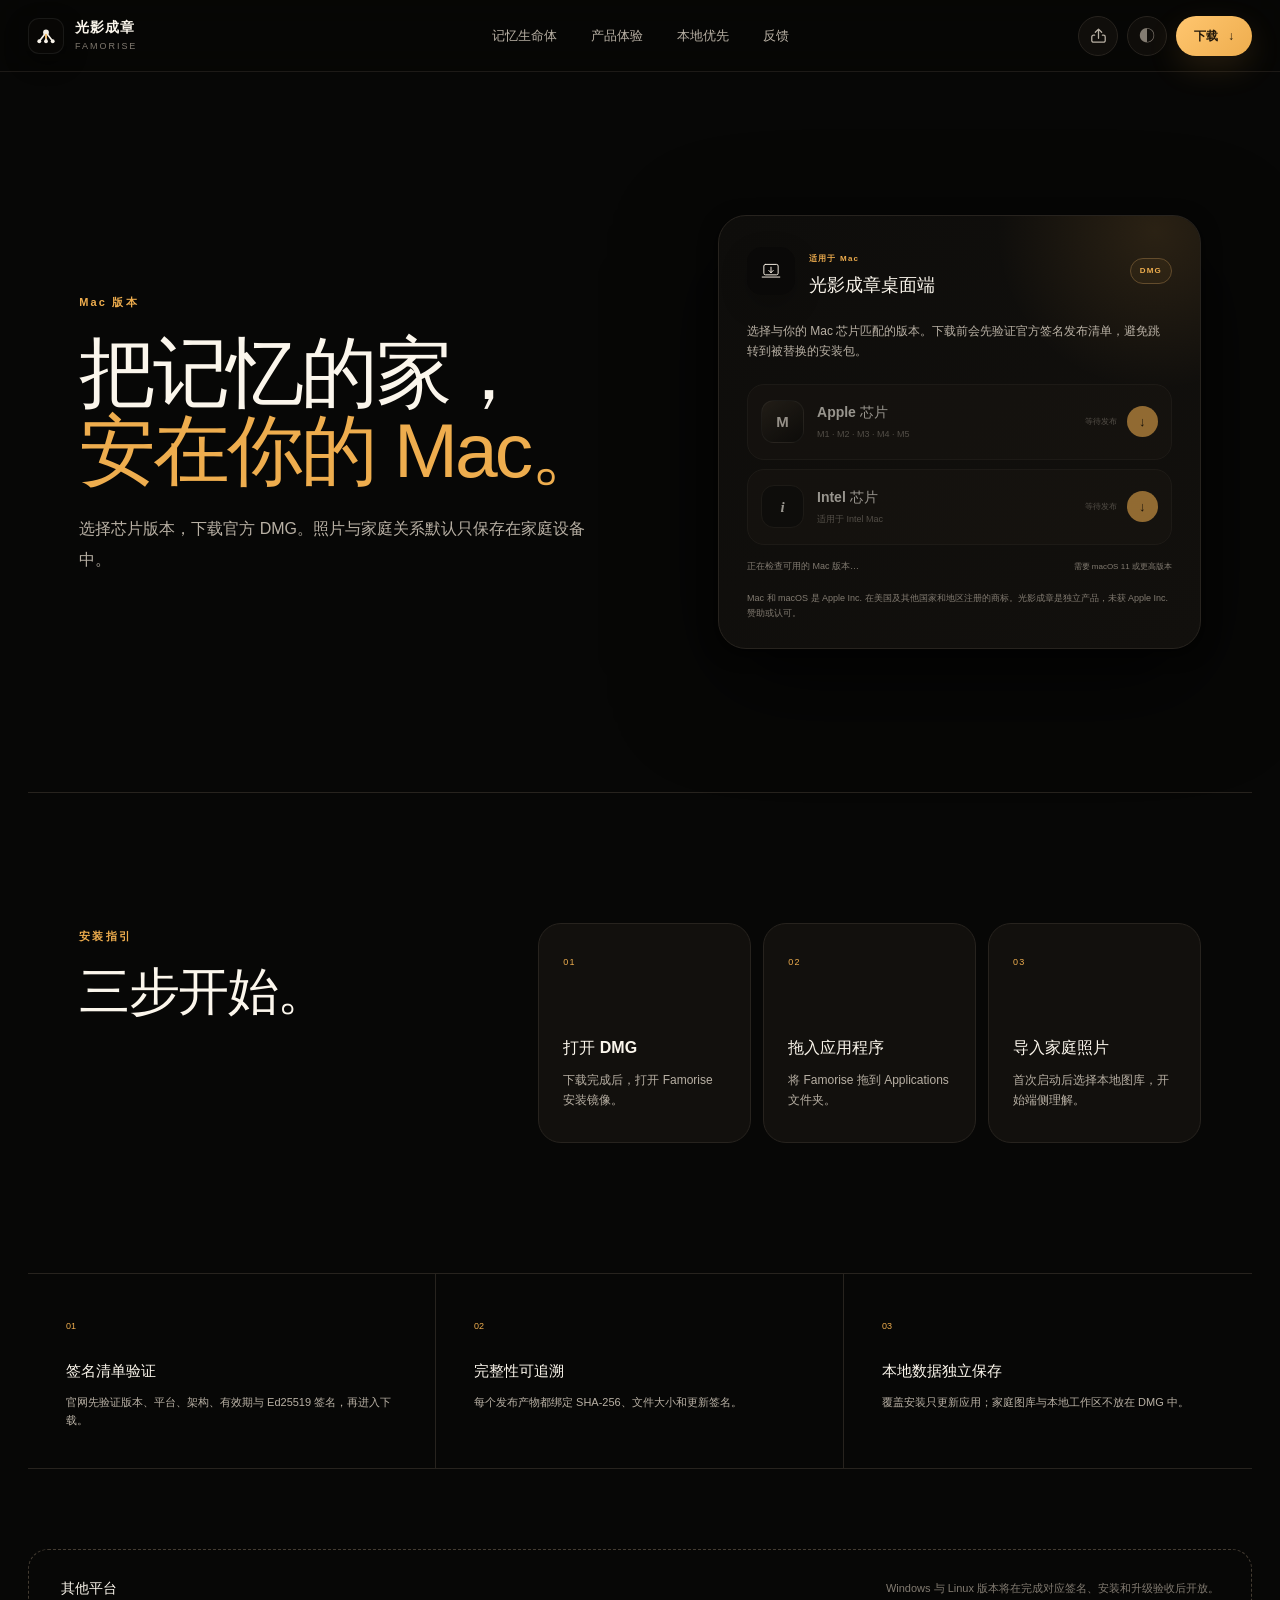
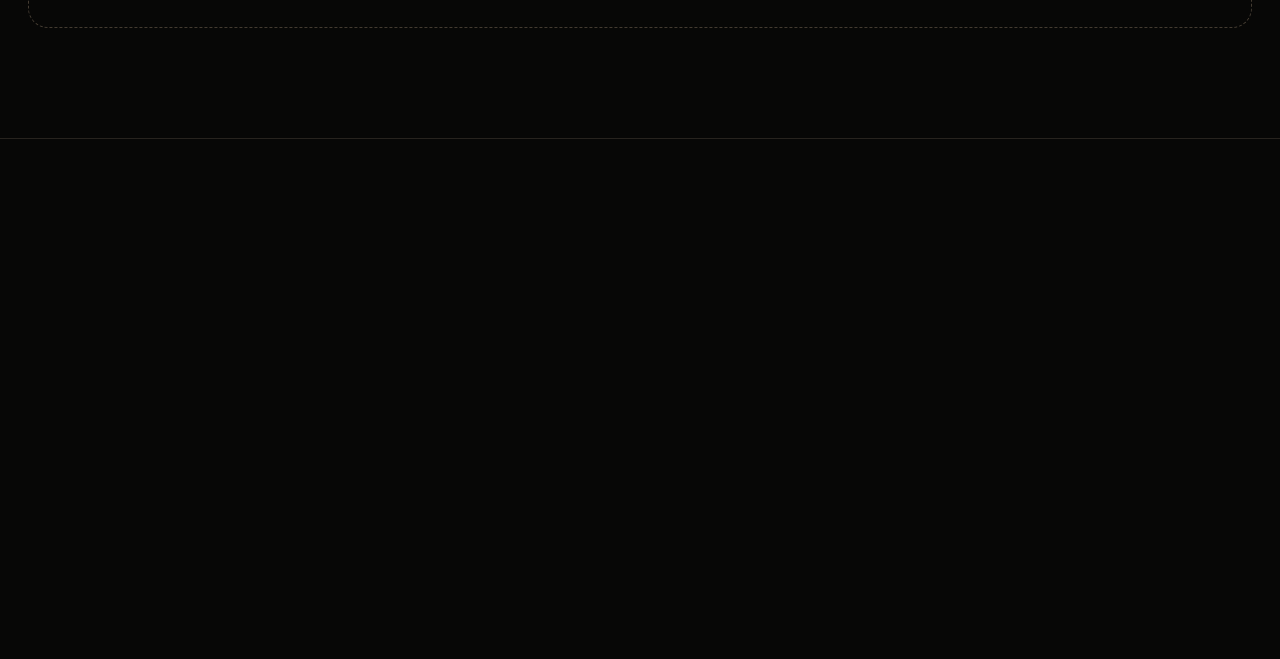
==== download/index.html @ f071ce5f "发布完整官网页面" ====
<!DOCTYPE html><html lang="zh-CN" data-famorise-color-mode="night"><head><meta charset="UTF-8"><meta http-equiv="Content-Security-Policy" content="default-src 'self'; connect-src 'self'; img-src 'self' data:; font-src 'self'; style-src 'self'; style-src-attr 'none'; script-src 'self'; object-src 'none'; base-uri 'none'; form-action 'self'"><meta name="viewport" content="width=device-width, initial-scale=1"><meta name="description" content="下载光影成章 Famorise 的 macOS DMG 安装包，支持 Apple 芯片与 Intel Mac。"><meta name="keywords" content="光影成章,家庭记忆生命体,家庭照片整理,本地人工智能,本地算力,数据本地,照片隐私,家庭相册"><meta name="author" content="光影成章"><meta name="application-name" content="光影成章"><meta name="robots" content="index,follow,max-image-preview:large,max-snippet:-1,max-video-preview:-1"><meta name="googlebot" content="index,follow,max-image-preview:large,max-snippet:-1"><meta name="baiduspider" content="index,follow"><meta name="applicable-device" content="pc,mobile"><meta name="format-detection" content="telephone=no,email=no,address=no"><meta name="mobile-web-app-capable" content="yes"><meta name="apple-mobile-web-app-title" content="光影成章"><meta id="theme-color-meta" name="theme-color" content="#070706"><meta name="color-scheme" content="dark light"><meta property="og:type" content="website"><meta property="og:title" content="下载｜光影成章"><meta property="og:description" content="下载光影成章 Famorise 的 macOS DMG 安装包，支持 Apple 芯片与 Intel Mac。"><meta property="og:url" content="https://famorise.github.io/download/"><meta property="og:site_name" content="光影成章"><meta property="og:locale" content="zh_CN"><meta property="og:image" content="https://famorise.github.io/share-card-square.jpg?v=3"><meta property="og:image:secure_url" content="https://famorise.github.io/share-card-square.jpg?v=3"><meta property="og:image:type" content="image/jpeg"><meta property="og:image:width" content="900"><meta property="og:image:height" content="900"><meta property="og:image:alt" content="光影成章——驻留在家庭算力中的记忆生命体"><meta property="og:image" content="https://famorise.github.io/share-card.jpg?v=3"><meta property="og:image:secure_url" content="https://famorise.github.io/share-card.jpg?v=3"><meta property="og:image:type" content="image/jpeg"><meta property="og:image:width" content="1200"><meta property="og:image:height" content="630"><meta property="og:image:alt" content="光影成章——驻留在家庭算力中的记忆生命体"><meta name="twitter:card" content="summary_large_image"><meta name="twitter:title" content="下载｜光影成章"><meta name="twitter:description" content="下载光影成章 Famorise 的 macOS DMG 安装包，支持 Apple 芯片与 Intel Mac。"><meta name="twitter:image" content="https://famorise.github.io/share-card.jpg?v=3"><meta name="twitter:image:alt" content="光影成章——驻留在家庭算力中的记忆生命体"><link rel="canonical" href="https://famorise.github.io/download/"><link rel="alternate" hreflang="zh-CN" href="https://famorise.github.io/download/"><link rel="alternate" hreflang="x-default" href="https://famorise.github.io/download/"><link rel="image_src" href="https://famorise.github.io/share-card-square.jpg?v=3"><meta itemprop="image" content="https://famorise.github.io/share-card-square.jpg?v=3"><link rel="icon" href="/famorise-mark-day.svg" type="image/svg+xml" media="(prefers-color-scheme: light)"><link rel="icon" href="/famorise-mark-night.svg" type="image/svg+xml" media="(prefers-color-scheme: dark)"><link rel="apple-touch-icon" href="/apple-touch-icon.png"><link rel="manifest" href="/site.webmanifest"><link rel="stylesheet" href="/styles/global.css?v=3"><title>下载｜光影成章</title><script src="/theme-init.js"></script></head><body><header class="site-header"><a class="site-brand" href="/" aria-label="光影成章首页"><span class="brand-mark" aria-hidden="true"><img class="brand-mark-day" src="/famorise-mark-day.svg" alt=""><img class="brand-mark-night" src="/famorise-mark-night.svg" alt=""></span><span><strong>光影成章</strong><small>FAMORISE</small></span></a><nav aria-label="主导航"><a href="/#lifeform">记忆生命体</a><a href="/#experience">产品体验</a><a href="/#privacy">本地优先</a><a href="/feedback/">反馈</a></nav><div class="header-actions"><button class="share-button" type="button" aria-label="分享当前页面" aria-haspopup="dialog" aria-controls="share-dialog" aria-expanded="false"><svg viewBox="0 0 24 24" aria-hidden="true" focusable="false"><path d="M12 16V3m0 0L7.5 7.5M12 3l4.5 4.5M6.5 11.5H5A2.5 2.5 0 0 0 2.5 14v5A2.5 2.5 0 0 0 5 21.5h14a2.5 2.5 0 0 0 2.5-2.5v-5a2.5 2.5 0 0 0-2.5-2.5h-1.5"></path></svg><span class="visually-hidden">分享</span></button><button class="theme-toggle" type="button" aria-label="切换明暗主题"><span>◐</span></button><a class="header-download" href="/download/">下载 <span>↓</span></a></div></header><dialog class="share-dialog" id="share-dialog" aria-labelledby="share-dialog-title"><div class="share-sheet"><div class="share-sheet-heading"><div><span>把记忆带给家人</span><h2 id="share-dialog-title">分享光影成章</h2></div><button class="share-close" type="button" aria-label="关闭分享面板"><svg viewBox="0 0 24 24" aria-hidden="true" focusable="false"><path d="M6 6l12 12M18 6 6 18"></path></svg></button></div><figure class="share-preview"><img src="/share-card.jpg?v=3" alt="光影成章分享卡片预览" width="1200" height="630" loading="lazy" decoding="async" fetchpriority="low"><figcaption><span>分享预览</span><strong data-share-preview-title>光影成章</strong><small data-share-preview-description>驻留在家庭算力中的记忆生命体</small></figcaption></figure><div class="share-channels" aria-label="选择分享方式"><button type="button" data-share-action="wechat"><span class="share-channel-icon wechat-icon" aria-hidden="true"><svg viewBox="0 0 32 32" focusable="false"><rect x="4.5" y="7" width="23" height="18" rx="4"></rect><path d="m6 9 10 8 10-8"></path></svg></span><strong>微信好友</strong><small>发给家人</small></button><button type="button" data-share-action="moments"><span class="share-channel-icon moments-icon" aria-hidden="true"><svg viewBox="0 0 32 32" focusable="false"><circle cx="16" cy="9" r="4"></circle><circle cx="8" cy="22" r="3"></circle><circle cx="24" cy="22" r="3"></circle><path d="m13.7 12.3-3.9 6.8m12.4 0-3.9-6.8M11 22h10"></path></svg></span><strong>朋友圈</strong><small>分享此刻</small></button><button type="button" data-share-action="system"><span class="share-channel-icon system-icon" aria-hidden="true"><svg viewBox="0 0 32 32" focusable="false"><path d="M16 21V5m0 0-5 5m5-5 5 5M8 15H6a3 3 0 0 0-3 3v7a3 3 0 0 0 3 3h20a3 3 0 0 0 3-3v-7a3 3 0 0 0-3-3h-2"></path></svg></span><strong>更多方式</strong><small>系统分享</small></button><button type="button" data-share-action="copy"><span class="share-channel-icon copy-icon" aria-hidden="true"><svg viewBox="0 0 32 32" focusable="false"><path d="m13 19 6-6m-8.5 11.5-2 2a4.2 4.2 0 0 1-6-6l5-5a4.2 4.2 0 0 1 6 0m8-8 2-2a4.2 4.2 0 1 1 6 6l-5 5a4.2 4.2 0 0 1-6 0"></path></svg></span><strong>复制链接</strong><small>粘贴发送</small></button></div><p class="share-status" role="status" aria-live="polite">分享后将显示标题、简介和品牌卡片。</p></div></dialog><button class="wechat-guide" type="button" data-wechat-guide hidden aria-label="关闭微信分享提示"><span aria-hidden="true">↗</span><strong data-wechat-guide-title>点击右上角 ···</strong><small data-wechat-guide-copy>选择“发送给朋友”</small><em>点击任意位置关闭</em></button><script src="/theme-toggle.js?v=1" defer></script><script src="/share-page.js?v=3" defer></script><main class="download-page section-gutter"><section class="download-page-hero"><div class="download-page-copy"><span class="eyebrow">Mac 版本</span><h1>把记忆的家，<br><em>安在你的 Mac。</em></h1><p>选择芯片版本，下载官方 DMG。照片与家庭关系默认只保存在家庭设备中。</p></div><div class="mac-download-card" data-download-surface data-api-url data-release-manifest-keys="{}"><div class="mac-download-head"><div class="macos-symbol" aria-hidden="true"><svg viewBox="0 0 40 40"><rect x="7" y="8" width="26" height="19" rx="3"></rect><path d="M4 31h32M20 13v10m0 0-4-4m4 4 4-4"></path></svg></div><div><span>适用于 Mac</span><h3>光影成章桌面端</h3></div><span class="release-pill">DMG</span></div><p class="download-intro">选择与你的 Mac 芯片匹配的版本。下载前会先验证官方签名发布清单，避免跳转到被替换的安装包。</p><div class="download-options mac-only-options"><button class="download-button download-button-primary" type="button" data-platform="macos" data-architecture="arm64" disabled aria-label="下载 macOS Apple 芯片 DMG"><span class="chip-mark" aria-hidden="true">M</span><span class="download-button-copy"><strong>Apple 芯片</strong><small>M1 · M2 · M3 · M4 · M5</small></span><span class="download-meta"><small data-release-version>等待发布</small><b aria-hidden="true">↓</b></span></button><button class="download-button" type="button" data-platform="macos" data-architecture="x64" disabled aria-label="下载 macOS Intel 芯片 DMG"><span class="chip-mark chip-mark-intel" aria-hidden="true">i</span><span class="download-button-copy"><strong>Intel 芯片</strong><small>适用于 Intel Mac</small></span><span class="download-meta"><small data-release-version>等待发布</small><b aria-hidden="true">↓</b></span></button></div><div class="download-foot"><p class="download-status" aria-live="polite">正在检查可用的 Mac 版本…</p><span>需要 macOS 11 或更高版本</span></div><p class="platform-trademark-note">Mac 和 macOS 是 Apple Inc. 在美国及其他国家和地区注册的商标。光影成章是独立产品，未获 Apple Inc. 赞助或认可。</p></div><script type="module" src="/_astro/mac-download-panel.astro_astro_type_script_index_0_lang.BbrgIg1r.js"></script></section><section class="install-guide"><div class="section-heading"><span class="eyebrow">安装指引</span><h2>三步开始。</h2></div><ol><li><span>01</span><strong>打开 DMG</strong><p>下载完成后，打开 Famorise 安装镜像。</p></li><li><span>02</span><strong>拖入应用程序</strong><p>将 Famorise 拖到 Applications 文件夹。</p></li><li><span>03</span><strong>导入家庭照片</strong><p>首次启动后选择本地图库，开始端侧理解。</p></li></ol></section><section class="download-assurance"><div><span>01</span><strong>签名清单验证</strong><p>官网先验证版本、平台、架构、有效期与 Ed25519 签名，再进入下载。</p></div><div><span>02</span><strong>完整性可追溯</strong><p>每个发布产物都绑定 SHA-256、文件大小和更新签名。</p></div><div><span>03</span><strong>本地数据独立保存</strong><p>覆盖安装只更新应用；家庭图库与本地工作区不放在 DMG 中。</p></div></section><section class="other-platforms"><span>其他平台</span><p>Windows 与 Linux 版本将在完成对应签名、安装和升级验收后开放。</p></section></main><footer class="site-footer section-gutter"><div class="site-brand"><span class="brand-mark" aria-hidden="true"><img class="brand-mark-day" src="/famorise-mark-day.svg" alt=""><img class="brand-mark-night" src="/famorise-mark-night.svg" alt=""></span><span><strong>光影成章</strong><small>FAMORISE</small></span></div><p>家庭记忆生命体 · Local first</p><nav><a href="/feedback/">反馈</a><a href="/privacy/">隐私</a><a href="/terms/">条款</a><span>© 2026 Famorise</span></nav></footer></body></html>
---- styles/global.css ----
:root {
  color-scheme: light;
  --fm-font:
    -apple-system, BlinkMacSystemFont, "PingFang SC",
    "HarmonyOS Sans SC", "Segoe UI", "Microsoft YaHei", sans-serif;
  --fm-display:
    -apple-system, BlinkMacSystemFont, "PingFang SC",
    "HarmonyOS Sans SC", "Segoe UI", "Microsoft YaHei", sans-serif;
  --fm-amber: #eead4e;
  --fm-amber-bright: #ffc66f;
  --fm-on-amber: #21170a;
  --fm-canvas: #f8f7f3;
  --fm-canvas-raised: #fff;
  --fm-surface: #f1efe9;
  --fm-surface-strong: #e9e5dc;
  --fm-text-strong: #22211e;
  --fm-text: #393733;
  --fm-text-secondary: #625f58;
  --fm-text-muted: #858077;
  --fm-border: #dedad1;
  --fm-border-strong: #c9c2b6;
  --fm-shadow: 0 28px 90px #29211712, 0 4px 18px #2921170a;
  --gutter: 28px;
}

html[data-famorise-color-mode="night"] {
  color-scheme: dark;
  --fm-canvas: #070706;
  --fm-canvas-raised: #0e0d0b;
  --fm-surface: #12100d;
  --fm-surface-strong: #1b1712;
  --fm-text-strong: #fbf6ec;
  --fm-text: #e7dfd2;
  --fm-text-secondary: #b8b0a4;
  --fm-text-muted: #827b71;
  --fm-border: #27231e;
  --fm-border-strong: #433b31;
  --fm-shadow: 0 34px 100px #000a, 0 4px 18px #0008;
}

* {
  box-sizing: border-box;
}
html {
  scroll-behavior: smooth;
  -webkit-text-size-adjust: 100%;
  text-size-adjust: 100%;
}
body {
  margin: 0;
  overflow-x: hidden;
  color: var(--fm-text);
  background: var(--fm-canvas);
  font-family: var(--fm-font);
  line-height: 1.5;
  text-rendering: optimizeLegibility;
  -webkit-font-smoothing: antialiased;
  -moz-osx-font-smoothing: grayscale;
}
body.share-guide-open {
  overflow: hidden;
}
h1,
h2,
h3 {
  font-family: var(--fm-display);
  font-synthesis: none;
  text-wrap: balance;
}
button,
input {
  font: inherit;
}
a {
  color: inherit;
  text-decoration: none;
}
button,
a {
  touch-action: manipulation;
}
img {
  max-width: 100%;
}
.lifeform,
.quiet-statement,
.experience-grid,
.how,
.privacy-wrap,
.seo-faq,
.download,
.closing,
.site-footer {
  content-visibility: auto;
  contain-intrinsic-size: auto 900px;
}
.quiet-statement,
.closing,
.site-footer {
  contain-intrinsic-size: auto 520px;
}
.no-break {
  white-space: nowrap;
}
.visually-hidden {
  position: absolute;
  width: 1px;
  height: 1px;
  padding: 0;
  overflow: hidden;
  clip: rect(0 0 0 0);
  clip-path: inset(50%);
  white-space: nowrap;
  border: 0;
}
:where(a, button):focus-visible {
  outline: 2px solid var(--fm-amber);
  outline-offset: 4px;
}
.section-gutter {
  width: min(100%, 1536px);
  margin-inline: auto;
  padding-inline: var(--gutter);
}
.eyebrow {
  color: var(--fm-amber);
  font-size: 11px;
  font-weight: 750;
  letter-spacing: 0.2em;
}

.site-header {
  position: fixed;
  z-index: 50;
  top: 0;
  left: 0;
  right: 0;
  display: grid;
  grid-template-columns: 1fr auto 1fr;
  align-items: center;
  height: calc(72px + env(safe-area-inset-top));
  padding-top: env(safe-area-inset-top);
  padding-right: max(var(--gutter), env(safe-area-inset-right));
  padding-left: max(var(--gutter), env(safe-area-inset-left));
  border-bottom: 1px solid color-mix(in srgb, var(--fm-border) 74%, transparent);
  background: color-mix(in srgb, var(--fm-canvas) 82%, transparent);
  backdrop-filter: blur(28px) saturate(1.35);
}
.site-brand {
  display: flex;
  align-items: center;
  gap: 11px;
  justify-self: start;
}
.brand-mark {
  position: relative;
  display: grid;
  width: 36px;
  height: 36px;
  flex: 0 0 auto;
  place-items: center;
  border: 1px solid var(--fm-border);
  border-radius: 11px;
  background: var(--fm-canvas-raised);
  box-shadow: 0 8px 24px #29211717;
}
.brand-mark img {
  position: absolute;
  width: 24px;
  height: 24px;
}
.brand-mark-night {
  display: none;
}
html[data-famorise-color-mode="night"] .brand-mark {
  border-color: #ffffff12;
  background: #080705;
  box-shadow: 0 8px 24px #0005;
}
html[data-famorise-color-mode="night"] .brand-mark-day {
  display: none;
}
html[data-famorise-color-mode="night"] .brand-mark-night {
  display: block;
}
.theme-visual-night {
  display: none;
}
html[data-famorise-color-mode="night"] .theme-visual-day {
  display: none;
}
html[data-famorise-color-mode="night"] .theme-visual-night {
  display: block;
}
.site-brand strong,
.site-brand small {
  display: block;
}
.site-brand strong {
  color: var(--fm-text-strong);
  font-size: 14px;
  letter-spacing: 0.07em;
}
.site-brand small {
  margin-top: 2px;
  color: var(--fm-text-muted);
  font-size: 9px;
  letter-spacing: 0.22em;
}
.site-header nav {
  display: flex;
  gap: 34px;
  color: var(--fm-text-secondary);
  font-size: 13px;
}
.site-header nav a {
  position: relative;
  transition: color 180ms;
}
.site-header nav a::after {
  position: absolute;
  right: 0;
  bottom: -8px;
  left: 0;
  height: 1px;
  content: "";
  background: var(--fm-amber);
  scale: 0 1;
  transition: scale 180ms;
}
.site-header nav a:hover {
  color: var(--fm-text-strong);
}
.site-header nav a:hover::after {
  scale: 1;
}
.header-actions {
  display: flex;
  align-items: center;
  justify-self: end;
  gap: 9px;
}
.theme-toggle {
  display: grid;
  width: 40px;
  height: 40px;
  place-items: center;
  border: 1px solid var(--fm-border);
  border-radius: 50%;
  color: var(--fm-text-muted);
  background: color-mix(in srgb, var(--fm-surface) 84%, transparent);
  cursor: pointer;
}
.share-button {
  display: grid;
  width: 40px;
  height: 40px;
  padding: 0;
  place-items: center;
  border: 1px solid var(--fm-border);
  border-radius: 50%;
  color: var(--fm-text-secondary);
  background: color-mix(in srgb, var(--fm-surface) 84%, transparent);
  cursor: pointer;
  transition:
    border-color 180ms,
    color 180ms,
    background 180ms,
    transform 180ms;
}
.share-button svg {
  width: 17px;
  height: 17px;
  fill: none;
  stroke: currentcolor;
  stroke-width: 1.8;
  stroke-linecap: round;
  stroke-linejoin: round;
}
.share-button:hover {
  border-color: color-mix(in srgb, var(--fm-amber) 52%, var(--fm-border));
  color: var(--fm-amber);
  background: color-mix(in srgb, var(--fm-amber) 9%, var(--fm-surface));
  transform: translateY(-1px);
}
.share-button[aria-expanded="true"] {
  border-color: var(--fm-amber);
  color: var(--fm-on-amber);
  background: var(--fm-amber);
}

.share-dialog {
  width: min(560px, calc(100vw - 32px));
  max-width: none;
  max-height: calc(100dvh - 32px);
  margin: auto;
  padding: 0;
  overflow: hidden;
  border: 1px solid color-mix(in srgb, var(--fm-border-strong) 72%, transparent);
  border-radius: 28px;
  color: var(--fm-text);
  background: color-mix(in srgb, var(--fm-canvas-raised) 96%, transparent);
  box-shadow: 0 36px 120px #0007;
}
.share-dialog::backdrop {
  background: #090704a6;
  backdrop-filter: blur(13px) saturate(0.8);
}
.share-dialog[open] {
  animation: share-sheet-in 220ms ease-out;
}
@keyframes share-sheet-in {
  from {
    opacity: 0;
    transform: translateY(14px) scale(0.985);
  }
  to {
    opacity: 1;
    transform: translateY(0) scale(1);
  }
}
.share-sheet {
  padding: 24px;
}
.share-sheet-heading {
  display: flex;
  align-items: flex-start;
  justify-content: space-between;
  gap: 20px;
  margin-bottom: 18px;
}
.share-sheet-heading > div > span {
  color: var(--fm-amber);
  font-size: 10px;
  font-weight: 750;
  letter-spacing: 0.16em;
}
.share-sheet-heading h2 {
  margin: 5px 0 0;
  color: var(--fm-text-strong);
  font-size: 25px;
  font-weight: 520;
  letter-spacing: -0.025em;
}
.share-close {
  display: grid;
  width: 36px;
  height: 36px;
  flex: 0 0 auto;
  padding: 0;
  place-items: center;
  border: 1px solid var(--fm-border);
  border-radius: 50%;
  color: var(--fm-text-muted);
  background: var(--fm-surface);
  cursor: pointer;
}
.share-close svg {
  width: 16px;
  height: 16px;
  fill: none;
  stroke: currentcolor;
  stroke-width: 1.8;
  stroke-linecap: round;
}
.share-preview {
  margin: 0;
  overflow: hidden;
  border: 1px solid var(--fm-border);
  border-radius: 20px;
  background: var(--fm-surface);
  box-shadow: 0 18px 48px #251b0f14;
}
.share-preview img {
  display: block;
  width: 100%;
  height: auto;
  max-height: min(42dvh, 360px);
  aspect-ratio: 1200 / 630;
  object-fit: contain;
  object-position: center;
}
.share-preview figcaption {
  display: grid;
  padding: 13px 16px 15px;
  border-top: 1px solid var(--fm-border);
}
.share-preview figcaption > span {
  color: var(--fm-amber);
  font-size: 9px;
  font-weight: 750;
  letter-spacing: 0.15em;
}
.share-preview figcaption strong {
  margin-top: 3px;
  color: var(--fm-text-strong);
  font-size: 14px;
  font-weight: 650;
}
.share-preview figcaption small {
  margin-top: 2px;
  overflow: hidden;
  color: var(--fm-text-muted);
  font-size: 11px;
  text-overflow: ellipsis;
  white-space: nowrap;
}
.share-channels {
  display: grid;
  grid-template-columns: repeat(4, minmax(0, 1fr));
  gap: 10px;
  margin-top: 18px;
}
.share-channels > button {
  display: flex;
  min-width: 0;
  min-height: 102px;
  align-items: center;
  flex-direction: column;
  justify-content: center;
  padding: 11px 6px;
  border: 1px solid var(--fm-border);
  border-radius: 17px;
  color: var(--fm-text);
  background: color-mix(in srgb, var(--fm-surface) 72%, transparent);
  cursor: pointer;
  transition:
    border-color 180ms,
    background 180ms,
    transform 180ms;
}
.share-channels > button:hover {
  border-color: var(--fm-border-strong);
  background: var(--fm-surface);
  transform: translateY(-2px);
}
.share-channel-icon {
  display: grid;
  width: 38px;
  height: 38px;
  margin-bottom: 8px;
  place-items: center;
  border-radius: 13px;
  color: #fff;
}
.share-channel-icon svg {
  width: 23px;
  height: 23px;
  fill: none;
  stroke: currentcolor;
  stroke-width: 1.65;
  stroke-linecap: round;
  stroke-linejoin: round;
}
.wechat-icon {
  color: var(--fm-on-amber);
  background: linear-gradient(145deg, var(--fm-amber-bright), var(--fm-amber));
  box-shadow: 0 8px 20px #eead4e2e;
}
.moments-icon {
  color: var(--fm-text-strong);
  background: var(--fm-surface-strong);
  box-shadow: 0 8px 20px #00000014;
}
.system-icon {
  color: var(--fm-on-amber);
  background: linear-gradient(145deg, var(--fm-amber-bright), var(--fm-amber));
  box-shadow: 0 8px 20px #eead4e2e;
}
.copy-icon {
  color: var(--fm-text-strong);
  background: var(--fm-surface-strong);
}
.share-channels strong,
.share-channels small {
  display: block;
  max-width: 100%;
  overflow: hidden;
  text-overflow: ellipsis;
  white-space: nowrap;
}
.share-channels strong {
  color: var(--fm-text-strong);
  font-size: 12px;
  font-weight: 650;
}
.share-channels small {
  margin-top: 2px;
  color: var(--fm-text-muted);
  font-size: 9px;
}
.share-status {
  min-height: 18px;
  margin: 13px 0 0;
  color: var(--fm-text-muted);
  font-size: 10px;
  text-align: center;
}
.wechat-guide {
  position: fixed;
  z-index: 220;
  inset: 0;
  display: flex;
  width: 100%;
  height: 100%;
  align-items: flex-end;
  flex-direction: column;
  padding: max(24px, env(safe-area-inset-top))
    max(24px, env(safe-area-inset-right)) 24px;
  border: 0;
  color: #fffaf0;
  background: #050403e8;
  cursor: pointer;
  text-align: right;
}
.wechat-guide[hidden] {
  display: none;
}
.wechat-guide > span {
  margin: 0 14px 16px 0;
  color: var(--fm-amber-bright);
  font-size: 42px;
  line-height: 1;
  transform: rotate(-8deg);
}
.wechat-guide strong {
  font-size: 24px;
  font-weight: 560;
}
.wechat-guide small {
  margin-top: 6px;
  color: #cfc5b6;
  font-size: 15px;
}
.wechat-guide em {
  margin-top: auto;
  align-self: center;
  color: #8e8578;
  font-size: 11px;
  font-style: normal;
}
.header-download {
  display: flex;
  height: 40px;
  align-items: center;
  gap: 10px;
  padding: 0 18px;
  border-radius: 999px;
  color: var(--fm-on-amber);
  background: linear-gradient(135deg, var(--fm-amber-bright), var(--fm-amber));
  font-size: 12px;
  font-weight: 720;
  box-shadow: 0 12px 32px #eead4e22;
}

.hero {
  position: relative;
  display: grid;
  grid-template-columns: minmax(390px, 0.82fr) minmax(600px, 1.18fr);
  align-items: center;
  min-height: 100vh;
  padding-top: 118px;
  padding-bottom: 72px;
}
.hero-ambient {
  position: absolute;
  z-index: -1;
  top: 2%;
  right: -4%;
  width: 62%;
  aspect-ratio: 1;
  border-radius: 50%;
  background: radial-gradient(
    circle,
    #eead4e18 0,
    #eead4e09 27%,
    transparent 70%
  );
  filter: blur(12px);
}
.hero-copy {
  position: relative;
  z-index: 4;
  padding-left: clamp(0px, 3.8vw, 58px);
}
.hero-platform-pill {
  display: inline-flex;
  height: 30px;
  align-items: center;
  gap: 9px;
  padding: 0 12px;
  border: 1px solid color-mix(in srgb, var(--fm-amber) 34%, var(--fm-border));
  border-radius: 999px;
  color: var(--fm-text-secondary);
  background: color-mix(in srgb, var(--fm-surface) 74%, transparent);
  font-size: 10px;
  font-weight: 700;
  letter-spacing: 0.12em;
  text-transform: uppercase;
}
.hero-platform-pill span {
  width: 6px;
  height: 6px;
  border-radius: 50%;
  background: #91b77a;
  box-shadow: 0 0 0 5px #91b77a14;
}
.hero h1 {
  margin: 24px 0 26px;
  color: var(--fm-text-strong);
  font-size: clamp(62px, 6.45vw, 99px);
  font-weight: 430;
  line-height: 1.04;
  letter-spacing: -0.035em;
  white-space: nowrap;
}
.hero h1 em,
.quiet-statement h2 em,
.download-page-copy h1 em {
  color: var(--fm-amber);
  font-style: normal;
}
.hero-copy > p {
  max-width: 600px;
  margin: 0;
  color: var(--fm-text-secondary);
  font-size: 16px;
  line-height: 1.9;
}
.hero-actions {
  display: flex;
  align-items: center;
  gap: 26px;
  margin-top: 36px;
}
.primary-action {
  display: flex;
  min-width: 176px;
  height: 52px;
  align-items: center;
  justify-content: center;
  gap: 12px;
  padding: 0 22px;
  border-radius: 15px;
  color: var(--fm-on-amber);
  background: linear-gradient(135deg, var(--fm-amber-bright), var(--fm-amber));
  font-size: 14px;
  font-weight: 720;
  box-shadow: 0 20px 48px #eead4e28;
  transition:
    translate 180ms,
    box-shadow 180ms;
}
.primary-action:hover {
  translate: 0 -2px;
  box-shadow: 0 24px 54px #eead4e38;
}
.action-apple {
  font-size: 10px;
  rotate: 45deg;
}
.secondary-action {
  color: var(--fm-text-secondary);
  font-size: 13px;
}
.secondary-action span {
  margin-left: 8px;
  color: var(--fm-amber);
}
.hero-promises {
  display: grid;
  grid-template-columns: repeat(3, 1fr);
  max-width: 620px;
  margin: 34px 0 0;
  padding: 0;
  overflow: hidden;
  border: 1px solid var(--fm-border);
  border-radius: 18px;
  background: color-mix(in srgb, var(--fm-canvas-raised) 62%, transparent);
  list-style: none;
  box-shadow: 0 14px 38px #2921170b;
}
.hero-promises li {
  display: flex;
  min-width: 0;
  min-height: 76px;
  align-items: center;
  gap: 10px;
  padding: 14px 13px;
  border-right: 1px solid var(--fm-border);
}
.hero-promises li:last-child {
  border-right: 0;
}
.hero-promises b {
  display: grid;
  width: 28px;
  height: 28px;
  flex: 0 0 auto;
  place-items: center;
  border: 1px solid color-mix(in srgb, var(--fm-amber) 33%, var(--fm-border));
  border-radius: 9px;
  color: var(--fm-amber);
  font-size: 13px;
  font-weight: 500;
}
.hero-promises strong,
.hero-promises small {
  display: block;
}
.hero-promises strong {
  color: var(--fm-text-strong);
  font-size: 13px;
  font-weight: 620;
}
.hero-promises small {
  margin-top: 4px;
  color: var(--fm-text-muted);
  font-size: 10px;
  line-height: 1.45;
}

.product-stage {
  position: relative;
  z-index: 2;
  width: min(58vw, 850px);
  aspect-ratio: 1.36;
  justify-self: end;
  perspective: 1400px;
}
.stage-halo {
  position: absolute;
  inset: 2% 0 0 8%;
  border-radius: 50%;
  background: radial-gradient(circle, #eead4e22, transparent 63%);
  filter: blur(45px);
}
.desktop-window {
  position: absolute;
  top: 7%;
  right: -4%;
  width: 92%;
  height: 79%;
  overflow: hidden;
  border: 1px solid color-mix(in srgb, var(--fm-border-strong) 80%, #fff 20%);
  border-radius: 20px;
  background: #0c0b0a;
  box-shadow:
    0 48px 120px #0007,
    0 0 0 1px #ffffff08 inset;
  transform: rotateY(-7deg) rotateX(2deg) rotateZ(1deg);
  transform-origin: center;
}
.window-titlebar {
  display: grid;
  grid-template-columns: 1fr auto 1fr;
  align-items: center;
  height: 42px;
  padding: 0 14px;
  border-bottom: 1px solid #ffffff0b;
  color: #8f897f;
  background: #0a0908;
  font-size: 9px;
}
.traffic-lights {
  display: flex;
  gap: 6px;
}
.traffic-lights i {
  width: 8px;
  height: 8px;
  border-radius: 50%;
  background: #3a3630;
}
.traffic-lights i:first-child {
  background: #d86655;
}
.traffic-lights i:nth-child(2) {
  background: #d9a84f;
}
.traffic-lights i:nth-child(3) {
  background: #6d9d62;
}
.window-state {
  display: flex;
  align-items: center;
  justify-self: end;
  gap: 6px;
}
.window-state i {
  width: 5px;
  height: 5px;
  border-radius: 50%;
  background: #82aa6a;
  box-shadow: 0 0 10px #82aa6a;
}
.window-body {
  display: grid;
  grid-template-columns: 128px 1fr;
  height: calc(100% - 42px);
}
.window-sidebar {
  display: flex;
  flex-direction: column;
  gap: 5px;
  padding: 16px 10px 12px;
  border-right: 1px solid #ffffff0b;
  background: #0a0908;
}
.mini-brand {
  display: grid;
  width: 27px;
  height: 27px;
  margin: 0 8px 12px;
  place-items: center;
  border-radius: 8px;
  background: #18140f;
}
.mini-brand img {
  width: 16px;
}
.side-item {
  display: flex;
  min-height: 30px;
  align-items: center;
  gap: 8px;
  padding: 0 9px;
  border-radius: 8px;
  color: #777168;
  font-size: 8px;
}
.side-item b {
  width: 13px;
  color: #a49b8e;
  font-size: 10px;
  font-weight: 400;
}
.side-item.active {
  color: #f4ede2;
  background: #201a13;
  box-shadow: 0 0 0 1px #e9ad511f inset;
}
.side-item.active b {
  color: #efb255;
}
.lifeform-mini {
  position: relative;
  display: grid;
  grid-template-columns: 25px 1fr;
  column-gap: 7px;
  margin-top: auto;
  padding: 9px;
  border: 1px solid #28221a;
  border-radius: 11px;
  background: #12100d;
}
.lifeform-mini i {
  grid-row: 1 / 3;
  width: 24px;
  height: 24px;
  border-radius: 50%;
  background: radial-gradient(
    circle at 37% 34%,
    #ffd889,
    #b97428 45%,
    #28190a 72%
  );
  box-shadow: 0 0 18px #eead4e3d;
}
.lifeform-mini span {
  color: #c9c0b3;
  font-size: 7px;
}
.lifeform-mini small {
  color: #777168;
  font-size: 6px;
}
.window-content {
  display: grid;
  grid-template-rows: auto 1fr auto;
  padding: 22px 24px 18px;
  background: radial-gradient(
    circle at 52% 30%,
    #272016,
    #12100d 48%,
    #0b0a09 83%
  );
}
.window-content-head {
  display: flex;
  align-items: end;
  justify-content: space-between;
}
.window-content-head small,
.window-content-head strong {
  display: block;
}
.window-content-head small {
  color: #8f877b;
  font-size: 8px;
}
.window-content-head strong {
  margin-top: 4px;
  color: #f4eee5;
  font-size: 17px;
  font-weight: 450;
  letter-spacing: -0.03em;
}
.window-content-head > span {
  color: #8a8175;
  font-size: 7px;
}
.memory-canvas {
  position: relative;
  min-height: 250px;
}
.memory-image {
  position: absolute;
  overflow: hidden;
  border: 1px solid #ffffff12;
  background: linear-gradient(145deg, #796149, #2c3531 48%, #161310);
  box-shadow: 0 18px 45px #0007;
}
.memory-image::before {
  position: absolute;
  inset: 0;
  content: "";
  background: linear-gradient(180deg, transparent 48%, #070605df);
}
.memory-image-main {
  z-index: 3;
  top: 15%;
  left: 26%;
  display: flex;
  width: 36%;
  height: 70%;
  flex-direction: column;
  justify-content: end;
  padding: 14px;
  border-radius: 14px;
  rotate: -2deg;
}
.memory-image-main span,
.memory-image-main strong {
  position: relative;
  z-index: 1;
}
.memory-image-main span {
  color: #d6cab9;
  font-size: 7px;
  letter-spacing: 0.15em;
}
.memory-image-main strong {
  margin-top: 4px;
  color: #fff;
  font-size: 11px;
  font-weight: 480;
}
.memory-image-one {
  top: 29%;
  left: 7%;
  width: 23%;
  height: 46%;
  border-radius: 11px;
  rotate: -8deg;
  background: linear-gradient(145deg, #95816d, #40352b 48%, #161310);
}
.memory-image-two {
  top: 20%;
  right: 8%;
  width: 22%;
  height: 48%;
  border-radius: 11px;
  rotate: 7deg;
  background: linear-gradient(145deg, #758d91, #3b4240 48%, #151311);
}
.memory-thread {
  position: absolute;
  z-index: 1;
  height: 1px;
  transform-origin: left;
  background: linear-gradient(90deg, transparent, #eeb35b73, transparent);
}
.thread-one {
  top: 56%;
  left: 18%;
  width: 30%;
  rotate: -9deg;
}
.thread-two {
  top: 43%;
  right: 16%;
  width: 31%;
  rotate: -14deg;
}
.person-node {
  position: absolute;
  z-index: 4;
  display: grid;
  width: 31px;
  height: 31px;
  place-items: center;
  border: 1px solid #eeb35b52;
  border-radius: 50%;
  color: #d9cdbd;
  background: #19140f;
  font-size: 6px;
  box-shadow: 0 0 22px #eeb35b18;
}
.person-one {
  top: 16%;
  left: 16%;
}
.person-two {
  right: 12%;
  bottom: 17%;
}
.memory-note {
  position: absolute;
  z-index: 5;
  right: -1%;
  bottom: 5%;
  width: 31%;
  padding: 10px 11px;
  border: 1px solid #ffffff10;
  border-radius: 10px;
  background: #14110ee6;
  backdrop-filter: blur(16px);
}
.memory-note span {
  color: #eeb35b;
  font-size: 6px;
  letter-spacing: 0.12em;
}
.memory-note p {
  margin: 5px 0 0;
  color: #918a7f;
  font-size: 6px;
  line-height: 1.6;
}
.window-timeline {
  position: relative;
  display: grid;
  grid-template-columns: repeat(4, 1fr);
  align-items: end;
  padding-top: 13px;
}
.window-timeline > span {
  position: absolute;
  top: 4px;
  right: 0;
  left: 0;
  height: 1px;
  background: #302a23;
}
.window-timeline i {
  position: relative;
  z-index: 1;
  width: 5px;
  height: 5px;
  margin-top: -11px;
  border: 1px solid #776753;
  border-radius: 50%;
  background: #16120e;
}
.window-timeline i:nth-of-type(3) {
  background: #eeb35b;
  box-shadow: 0 0 10px #eeb35b;
}
.window-timeline b {
  color: #686158;
  font-size: 6px;
  font-weight: 500;
}
.floating-memory {
  position: absolute;
  z-index: 5;
  padding: 13px 15px;
  border: 1px solid color-mix(in srgb, var(--fm-border-strong) 72%, transparent);
  border-radius: 14px;
  background: color-mix(in srgb, var(--fm-canvas-raised) 82%, transparent);
  box-shadow: var(--fm-shadow);
  backdrop-filter: blur(20px);
}
.floating-memory small,
.floating-memory strong,
.floating-memory span {
  display: block;
}
.floating-memory small {
  color: var(--fm-text-muted);
  font-size: 8px;
}
.floating-memory strong {
  margin-top: 4px;
  color: var(--fm-text-strong);
  font-size: 11px;
  font-weight: 560;
}
.floating-memory span {
  color: var(--fm-amber);
  font-size: 18px;
  font-weight: 620;
}
.floating-memory-a {
  bottom: 2%;
  left: 4%;
  rotate: -3deg;
}
.floating-memory-b {
  top: 1%;
  right: 3%;
  rotate: 3deg;
}

.signal-strip {
  border-top: 1px solid var(--fm-border);
  border-bottom: 1px solid var(--fm-border);
  background: color-mix(in srgb, var(--fm-surface) 55%, transparent);
}
.signal-strip > div {
  display: grid;
  grid-template-columns: repeat(4, 1fr);
  min-height: 84px;
  align-items: center;
}
.signal-strip span {
  display: flex;
  align-items: center;
  justify-content: center;
  gap: 12px;
  border-right: 1px solid var(--fm-border);
  color: var(--fm-text-muted);
  font-size: 11px;
}
.signal-strip span:last-child {
  border-right: 0;
}
.signal-strip b {
  color: var(--fm-amber);
  font-size: 11px;
  letter-spacing: 0.08em;
}

.lifeform {
  display: grid;
  grid-template-columns: minmax(360px, 0.9fr) minmax(520px, 1.1fr);
  gap: 7vw;
  align-items: center;
  padding-top: 150px;
  padding-bottom: 150px;
}
.lifeform > *,
.seo-faq > * {
  min-width: 0;
}
.lifeform-heading {
  max-width: 650px;
  padding-left: clamp(0px, 3.8vw, 58px);
}
.lifeform-heading h2 {
  margin: 18px 0 24px;
  color: var(--fm-text-strong);
  font-size: clamp(42px, 4.6vw, 70px);
  font-weight: 420;
  line-height: 1.17;
  letter-spacing: -0.032em;
}
.lifeform-heading h2 em {
  color: var(--fm-amber);
  font-style: normal;
}
.lifeform-title-line {
  display: block;
}
.balanced-title-line {
  display: block;
}
.lifeform-title-line > span,
.balanced-title-line > span {
  display: inline-block;
  white-space: nowrap;
}
.lifeform-heading p {
  max-width: 610px;
  margin: 0;
  color: var(--fm-text-secondary);
  font-size: 15px;
  line-height: 1.95;
}
.lifeform-portrait {
  position: relative;
  min-height: 590px;
  overflow: hidden;
  border: 1px solid var(--fm-border);
  border-radius: 36px;
  background:
    radial-gradient(circle at 50% 53%, #efaa4e2b, transparent 30%),
    linear-gradient(145deg, var(--fm-canvas-raised), var(--fm-surface));
  box-shadow: var(--fm-shadow);
  isolation: isolate;
}
.lifeform-portrait::before,
.lifeform-portrait::after {
  position: absolute;
  z-index: -1;
  border: 1px solid color-mix(in srgb, var(--fm-amber) 25%, transparent);
  border-radius: 50%;
  content: "";
}
.lifeform-portrait::before {
  inset: 11% 18%;
}
.lifeform-portrait::after {
  inset: 20% 27%;
  border-style: dashed;
  animation: lifeform-orbit 28s linear infinite;
}
@keyframes lifeform-orbit {
  to {
    rotate: 360deg;
  }
}
.lifeform-glow {
  position: absolute;
  z-index: -1;
  inset: 22% 28% 12%;
  border-radius: 50%;
  background: #eead4e30;
  filter: blur(55px);
}
.lifeform-portrait > img {
  position: absolute;
  z-index: 2;
  bottom: 50px;
  left: 50%;
  width: min(58%, 420px);
  height: auto;
  translate: -50% 0;
  filter: drop-shadow(0 28px 34px #2c1a0b30);
}
.memory-signal {
  position: absolute;
  z-index: 4;
  display: flex;
  min-width: 126px;
  flex-direction: column;
  gap: 3px;
  padding: 11px 14px;
  border: 1px solid color-mix(in srgb, var(--fm-border-strong) 70%, transparent);
  border-radius: 14px;
  color: var(--fm-text-strong);
  background: color-mix(in srgb, var(--fm-canvas-raised) 82%, transparent);
  font-size: 12px;
  font-weight: 580;
  box-shadow: 0 14px 40px #271d1114;
  backdrop-filter: blur(16px);
}
.memory-signal::before {
  position: absolute;
  top: 50%;
  width: 5px;
  height: 5px;
  border-radius: 50%;
  background: var(--fm-amber);
  box-shadow: 0 0 0 5px #eead4e18;
  content: "";
  translate: 0 -50%;
}
.memory-signal small {
  color: var(--fm-text-muted);
  font-size: 9px;
  font-weight: 500;
}
.signal-photo {
  top: 13%;
  left: 7%;
  padding-left: 25px;
}
.signal-photo::before,
.signal-revisit::before {
  left: 12px;
}
.signal-person {
  top: 20%;
  right: 6%;
  padding-right: 25px;
  text-align: right;
}
.signal-person::before,
.signal-time::before {
  right: 12px;
}
.signal-revisit {
  bottom: 21%;
  left: 5%;
  padding-left: 25px;
}
.signal-time {
  right: 5%;
  bottom: 27%;
  padding-right: 25px;
  text-align: right;
}
.lifeform-status {
  position: absolute;
  z-index: 5;
  right: 24px;
  bottom: 22px;
  left: 24px;
  display: grid;
  grid-template-columns: 8px 1fr;
  gap: 2px 10px;
  align-items: center;
  padding: 15px 18px;
  border: 1px solid color-mix(in srgb, var(--fm-border-strong) 72%, transparent);
  border-radius: 17px;
  background: color-mix(in srgb, var(--fm-canvas-raised) 86%, transparent);
  box-shadow: 0 18px 50px #271d111a;
  backdrop-filter: blur(18px);
}
.lifeform-status i {
  grid-row: 1 / 3;
  width: 7px;
  height: 7px;
  border-radius: 50%;
  background: #8fbd77;
  box-shadow: 0 0 0 6px #8fbd7717;
}
.lifeform-status span {
  color: var(--fm-text-strong);
  font-size: 12px;
  font-weight: 600;
}
.lifeform-status small {
  color: var(--fm-text-muted);
  font-size: 9px;
}
.lifeform-pillars {
  grid-column: 1 / -1;
  display: grid;
  grid-template-columns: repeat(4, 1fr);
  margin-top: 10px;
  border-top: 1px solid var(--fm-border);
  border-bottom: 1px solid var(--fm-border);
}
.lifeform-pillars article {
  min-height: 210px;
  padding: 30px 28px;
  border-right: 1px solid var(--fm-border);
}
.lifeform-pillars article:last-child {
  border-right: 0;
}
.lifeform-pillars article > span {
  color: var(--fm-amber);
  font-size: 9px;
  letter-spacing: 0.14em;
}
.lifeform-pillars h3 {
  margin: 29px 0 12px;
  color: var(--fm-text-strong);
  font-size: 24px;
  font-weight: 480;
  letter-spacing: -0.02em;
}
.lifeform-pillars p {
  margin: 0;
  color: var(--fm-text-secondary);
  font-size: 12px;
  line-height: 1.8;
}
.growth-story {
  grid-column: 1 / -1;
  margin-top: 70px;
}
.growth-intro {
  display: flex;
  align-items: end;
  justify-content: space-between;
  gap: 30px;
  margin-bottom: 38px;
}
.growth-intro h3 {
  max-width: 570px;
  margin: 0;
  color: var(--fm-text-strong);
  font-size: clamp(34px, 3.6vw, 52px);
  font-weight: 420;
  line-height: 1.2;
  letter-spacing: -0.028em;
  text-align: right;
}
.growth-stages {
  display: grid;
  grid-template-columns: repeat(4, 1fr);
  gap: 12px;
  margin: 0;
  padding: 0;
  list-style: none;
}
.growth-stages li {
  position: relative;
  min-width: 0;
  padding: 12px 12px 22px;
  overflow: hidden;
  border: 1px solid var(--fm-border);
  border-radius: 24px;
  background: linear-gradient(
    155deg,
    var(--fm-canvas-raised),
    var(--fm-surface)
  );
}
.stage-image {
  display: flex;
  height: 250px;
  align-items: end;
  justify-content: center;
  overflow: hidden;
  border-radius: 16px;
  background:
    radial-gradient(circle at 50% 62%, #efaa4e24, transparent 37%),
    color-mix(in srgb, var(--fm-surface-strong) 66%, transparent);
}
.stage-image img {
  width: min(92%, 250px);
  height: auto;
  max-height: 96%;
  object-fit: contain;
  object-position: center bottom;
  filter: drop-shadow(0 18px 22px #2c1a0b26);
}
.growth-stages li > span {
  display: block;
  margin: 19px 8px 8px;
  color: var(--fm-amber);
  font-size: 9px;
  letter-spacing: 0.14em;
}
.growth-stages strong {
  display: block;
  margin: 0 8px;
  color: var(--fm-text-strong);
  font-size: 20px;
  font-weight: 500;
}
.growth-stages p {
  min-height: 44px;
  margin: 8px 8px 0;
  color: var(--fm-text-secondary);
  font-size: 11px;
  line-height: 1.7;
}
.growth-note {
  display: flex;
  align-items: center;
  justify-content: center;
  gap: 10px;
  margin: 24px 0 0;
  color: var(--fm-text-muted);
  font-size: 11px;
  text-align: center;
}
.growth-note span {
  color: var(--fm-amber);
}

.quiet-statement {
  padding-top: 154px;
  padding-bottom: 96px;
  text-align: center;
}
.quiet-statement h2 {
  margin: 22px auto 0;
  color: var(--fm-text-strong);
  font-size: clamp(40px, 5vw, 70px);
  font-weight: 420;
  line-height: 1.22;
  letter-spacing: -0.032em;
}
.quiet-statement p {
  max-width: 670px;
  margin: 28px auto 0;
  color: var(--fm-text-secondary);
  font-size: 15px;
  line-height: 1.9;
}
.quiet-copy-line {
  display: block;
  white-space: nowrap;
}

.experience-grid {
  display: grid;
  grid-template-columns: 1.1fr 0.9fr;
  gap: 14px;
  padding-bottom: 150px;
}
.experience-card {
  position: relative;
  min-height: 590px;
  padding: 36px;
  overflow: hidden;
  border: 1px solid var(--fm-border);
  border-radius: 32px;
  background: linear-gradient(
    145deg,
    var(--fm-canvas-raised),
    var(--fm-surface)
  );
  box-shadow: var(--fm-shadow);
}
.experience-card::after {
  position: absolute;
  inset: 0;
  content: "";
  pointer-events: none;
  background: radial-gradient(circle at 78% 72%, #eead4e11, transparent 43%);
}
.experience-card.together-card {
  grid-column: 1 / -1;
  min-height: 410px;
}
.card-index {
  position: absolute;
  top: 30px;
  right: 34px;
  color: var(--fm-border-strong);
  font-size: 48px;
  font-weight: 250;
  letter-spacing: -0.08em;
}
.card-copy {
  position: relative;
  z-index: 3;
  max-width: 470px;
}
.card-copy > span {
  color: var(--fm-amber);
  font-size: 9px;
  font-weight: 750;
  letter-spacing: 0.16em;
}
.card-copy h3 {
  margin: 14px 0 12px;
  color: var(--fm-text-strong);
  font-size: 32px;
  font-weight: 470;
  letter-spacing: -0.022em;
}
.card-copy p {
  max-width: 440px;
  margin: 0;
  color: var(--fm-text-secondary);
  font-size: 14px;
  line-height: 1.8;
}
.card-copy-line {
  display: block;
  white-space: nowrap;
}
.return-stack {
  position: absolute;
  right: 12%;
  bottom: -48px;
  width: 330px;
  height: 370px;
}
.return-stack > div {
  position: absolute;
  inset: 0;
  border: 1px solid #ffffff18;
  border-radius: 28px;
  box-shadow: var(--fm-shadow);
}
.return-stack > div:nth-child(1) {
  translate: -60px 40px;
  rotate: -9deg;
  background: linear-gradient(145deg, #80674f, #30271f 45%, #14110e);
}
.return-stack > div:nth-child(2) {
  translate: 58px 28px;
  rotate: 8deg;
  background: linear-gradient(145deg, #6b827d, #303a37 45%, #13110f);
}
.return-stack > div:nth-child(3) {
  display: flex;
  flex-direction: column;
  justify-content: end;
  padding: 28px;
  background: linear-gradient(145deg, #a1886d, #574638 45%, #13100d);
}
.return-stack > div:nth-child(3)::before {
  position: absolute;
  inset: 0;
  border-radius: inherit;
  content: "";
  background: linear-gradient(180deg, transparent 36%, #090706e8);
}
.return-stack small,
.return-stack strong,
.return-stack span {
  position: relative;
  z-index: 1;
}
.return-stack small {
  color: #ffffff9e;
  font-size: 10px;
}
.return-stack strong {
  margin-top: 8px;
  color: #fff;
  font-size: 22px;
  font-weight: 430;
}
.return-stack span {
  margin-top: 12px;
  color: #e5ad59;
  font-size: 9px;
}
.constellation {
  position: absolute;
  inset: 42% 7% 7%;
}
.constellation::before,
.constellation::after {
  position: absolute;
  height: 1px;
  content: "";
  transform-origin: left;
  background: linear-gradient(90deg, transparent, var(--fm-amber), transparent);
}
.constellation::before {
  top: 48%;
  left: 13%;
  width: 70%;
  rotate: -18deg;
}
.constellation::after {
  top: 22%;
  left: 28%;
  width: 54%;
  rotate: 39deg;
}
.constellation i {
  position: absolute;
  z-index: 2;
  width: 13px;
  height: 13px;
  border: 3px solid var(--fm-surface);
  border-radius: 50%;
  background: var(--fm-amber);
  box-shadow: 0 0 30px #eead4e;
}
.constellation i:nth-child(1) {
  top: 52%;
  left: 10%;
}
.constellation i:nth-child(2) {
  top: 13%;
  left: 46%;
}
.constellation i:nth-child(3) {
  top: 66%;
  left: 81%;
}
.constellation i:nth-child(4) {
  top: 27%;
  left: 72%;
}
.constellation span,
.constellation small {
  position: absolute;
  color: var(--fm-text-muted);
  font-size: 10px;
}
.constellation span:nth-of-type(1) {
  top: 60%;
  left: 5%;
}
.constellation span:nth-of-type(2) {
  top: 2%;
  left: 42%;
}
.constellation span:nth-of-type(3) {
  top: 75%;
  left: 77%;
}
.constellation small {
  top: 34%;
  left: 52%;
  padding: 7px 10px;
  border: 1px solid var(--fm-border);
  border-radius: 999px;
  background: var(--fm-surface);
}
.together-card {
  background:
    radial-gradient(circle at 76% 48%, #eead4e16, transparent 28%),
    linear-gradient(135deg, var(--fm-canvas-raised), var(--fm-surface));
}
.together-card .card-copy {
  max-width: 510px;
}
.together-card .card-copy h3 {
  font-size: 38px;
}
.relay-story {
  position: absolute;
  right: 6%;
  bottom: 21%;
  display: flex;
  align-items: center;
}
.relay-device {
  display: grid;
  width: 92px;
  height: 92px;
  place-items: center;
  align-content: center;
  gap: 7px;
  border: 1px solid var(--fm-border-strong);
  border-radius: 25px;
  color: var(--fm-text-secondary);
  background: var(--fm-surface-strong);
}
.relay-device > span {
  color: var(--fm-text-strong);
  font-size: 24px;
}
.relay-device > small {
  font-size: 9px;
}
.relay-story > strong {
  display: grid;
  width: 112px;
  height: 112px;
  place-items: center;
  align-content: center;
  gap: 6px;
  border: 1px solid #eead4e6b;
  border-radius: 50%;
  color: var(--fm-amber);
  background: radial-gradient(circle, #eead4e19, transparent 72%);
  box-shadow: 0 0 65px #eead4e12;
  font-weight: 450;
}
.relay-story > strong i {
  font-size: 25px;
  font-style: normal;
}
.relay-story > strong small {
  font-size: 9px;
}
.relay-line {
  position: relative;
  width: 82px;
  height: 1px;
  background: var(--fm-border-strong);
}
.relay-line i {
  position: absolute;
  top: -2px;
  width: 5px;
  height: 5px;
  border-radius: 50%;
  background: var(--fm-amber);
  animation: flow 2.5s infinite;
}
.relay-line i:nth-child(2) {
  animation-delay: 0.8s;
}
.relay-line i:nth-child(3) {
  animation-delay: 1.6s;
}
@keyframes flow {
  from {
    left: 0;
    opacity: 0;
  }
  20% {
    opacity: 1;
  }
  to {
    left: calc(100% - 5px);
    opacity: 0;
  }
}

.how {
  display: grid;
  grid-template-columns: 0.8fr 1.2fr;
  gap: 9vw;
  padding-top: 136px;
  padding-bottom: 150px;
  border-top: 1px solid var(--fm-border);
}
.section-heading h2 {
  margin: 15px 0;
  color: var(--fm-text-strong);
  font-size: clamp(38px, 4vw, 60px);
  font-weight: 420;
  line-height: 1.18;
  letter-spacing: -0.03em;
}
.section-heading p {
  color: var(--fm-text-secondary);
  font-size: 15px;
  line-height: 1.8;
}
.steps {
  margin: 0;
  padding: 0;
  list-style: none;
}
.steps li {
  display: grid;
  grid-template-columns: 46px 1fr auto;
  gap: 22px;
  align-items: center;
  min-height: 112px;
  border-bottom: 1px solid var(--fm-border);
}
.steps li:first-child {
  border-top: 1px solid var(--fm-border);
}
.steps li > span {
  color: var(--fm-amber);
  font-size: 10px;
  letter-spacing: 0.14em;
}
.steps li > i {
  color: var(--fm-border-strong);
  font-size: 17px;
  font-style: normal;
  transition:
    color 180ms,
    translate 180ms;
}
.steps li:hover > i {
  color: var(--fm-amber);
  translate: 5px 0;
}
.steps strong {
  color: var(--fm-text-strong);
  font-size: 18px;
  font-weight: 510;
}
.steps p {
  margin: 8px 0 0;
  color: var(--fm-text-secondary);
  font-size: 13px;
  line-height: 1.7;
}

.privacy-wrap {
  display: grid;
  grid-template-columns: 0.85fr 1fr 0.75fr;
  gap: 5vw;
  align-items: center;
  min-height: 560px;
  padding-top: 78px;
  padding-bottom: 78px;
  overflow: hidden;
  border: 1px solid #30281e;
  border-radius: 34px;
  color: #ddd5c8;
  background:
    radial-gradient(circle at 17% 50%, #4b31133d, transparent 28%), #0b0a08;
  box-shadow: 0 34px 100px #0005;
}
.privacy-visual {
  position: relative;
  width: 100%;
  aspect-ratio: 1;
}
.privacy-orbit {
  position: absolute;
  top: 50%;
  left: 50%;
  border: 1px dashed #80613c70;
  border-radius: 50%;
  translate: -50% -50%;
}
.orbit-outer {
  width: 88%;
  height: 88%;
  animation: orbit-spin 30s linear infinite;
}
.orbit-inner {
  width: 62%;
  height: 62%;
  animation: orbit-spin 20s linear infinite reverse;
}
@keyframes orbit-spin {
  to {
    rotate: 360deg;
  }
}
.privacy-core {
  position: absolute;
  top: 50%;
  left: 50%;
  display: grid;
  width: 150px;
  height: 150px;
  place-items: center;
  align-content: center;
  gap: 8px;
  border: 1px solid #c68c3e66;
  border-radius: 50%;
  translate: -50% -50%;
  background: radial-gradient(circle, #35240f, #0b0907 68%);
  box-shadow: 0 0 90px #eead4e20;
}
.privacy-core img {
  width: 46px;
}
.privacy-core span {
  color: #f4ecdf;
  font-size: 12px;
}
.privacy-core small {
  color: #8f877b;
  font-size: 7px;
}
.privacy-particle {
  position: absolute;
  width: 9px;
  height: 9px;
  border: 2px solid #0b0a08;
  border-radius: 50%;
  background: var(--fm-amber);
  box-shadow: 0 0 18px #eead4e;
}
.particle-one {
  top: 17%;
  left: 46%;
}
.particle-two {
  right: 13%;
  bottom: 34%;
}
.particle-three {
  bottom: 10%;
  left: 25%;
}
.privacy-copy h2 {
  margin: 17px 0 22px;
  color: #f8f1e6;
  font-size: clamp(40px, 4vw, 60px);
  font-weight: 420;
  line-height: 1.14;
  letter-spacing: -0.032em;
}
.privacy-copy p {
  max-width: 610px;
  margin: 0;
  color: #aaa196;
  font-size: 14px;
  line-height: 1.9;
}
.privacy-copy a {
  display: inline-block;
  margin-top: 28px;
  color: var(--fm-amber);
  font-size: 12px;
}
.privacy-copy a span {
  margin-left: 8px;
}
.privacy-facts {
  margin: 0;
  padding: 0;
  list-style: none;
}
.privacy-facts li {
  display: grid;
  grid-template-columns: 30px 1fr;
  gap: 12px;
  padding: 22px 0;
  border-bottom: 1px solid #2d2822;
}
.privacy-facts li:first-child {
  border-top: 1px solid #2d2822;
}
.privacy-facts > li > span {
  color: #745d3e;
  font-size: 9px;
}
.privacy-facts strong,
.privacy-facts small {
  display: block;
}
.privacy-facts strong {
  color: #e8dfd2;
  font-size: 13px;
  font-weight: 500;
}
.privacy-facts small {
  margin-top: 6px;
  color: #81796e;
  font-size: 9px;
  line-height: 1.5;
}

.seo-faq {
  display: grid;
  grid-template-columns: minmax(470px, 0.9fr) minmax(520px, 1.1fr);
  gap: clamp(48px, 6vw, 96px);
  padding-top: 148px;
  padding-bottom: 148px;
}
.faq-heading h2 {
  margin: 16px 0 0;
  color: var(--fm-text-strong);
  font-size: clamp(38px, 4vw, 58px);
  font-weight: 420;
  line-height: 1.2;
  letter-spacing: -0.03em;
}
.faq-title-line {
  display: block;
  white-space: nowrap;
}
.faq-list {
  border-top: 1px solid var(--fm-border);
}
.faq-list article {
  display: grid;
  grid-template-columns: minmax(190px, 0.72fr) 1.28fr;
  gap: 32px;
  padding: 27px 0;
  border-bottom: 1px solid var(--fm-border);
}
.faq-list h3 {
  margin: 0;
  color: var(--fm-text-strong);
  font-size: 15px;
  font-weight: 550;
  line-height: 1.65;
}
.faq-list p {
  margin: 0;
  color: var(--fm-text-secondary);
  font-size: 13px;
  line-height: 1.85;
}

.download {
  display: grid;
  grid-template-columns: 1fr 0.95fr;
  gap: 8vw;
  align-items: center;
  padding-top: 165px;
  padding-bottom: 165px;
}
.download h2 {
  margin: 17px 0 22px;
  color: var(--fm-text-strong);
  font-size: clamp(44px, 5vw, 72px);
  font-weight: 420;
  line-height: 1.12;
  letter-spacing: -0.034em;
}
.download-copy > p {
  max-width: 610px;
  margin: 0;
  color: var(--fm-text-secondary);
  font-size: 15px;
  line-height: 1.85;
}
.download-notes {
  display: flex;
  flex-wrap: wrap;
  gap: 10px 22px;
  margin-top: 28px;
  color: var(--fm-text-muted);
  font-size: 11px;
}
.download-notes span::first-letter {
  color: #85a874;
}
.mac-download-card {
  position: relative;
  padding: 28px;
  overflow: hidden;
  border: 1px solid var(--fm-border);
  border-radius: 28px;
  background: linear-gradient(
    145deg,
    var(--fm-canvas-raised),
    var(--fm-surface)
  );
  box-shadow: var(--fm-shadow);
}
.mac-download-card::before {
  position: absolute;
  top: -150px;
  right: -120px;
  width: 330px;
  height: 330px;
  border-radius: 50%;
  content: "";
  background: radial-gradient(circle, #eead4e1f, transparent 68%);
}
.mac-download-head {
  position: relative;
  display: grid;
  grid-template-columns: auto 1fr auto;
  gap: 14px;
  align-items: center;
}
.macos-symbol {
  display: grid;
  width: 48px;
  height: 48px;
  place-items: center;
  border-radius: 15px;
  color: #f5ede1;
  background: #0a0908;
  box-shadow: 0 10px 28px #0003;
}
.macos-symbol svg {
  width: 22px;
  fill: none;
  stroke: currentColor;
  stroke-linecap: round;
  stroke-linejoin: round;
  stroke-width: 1.8;
}
.mac-download-head > div:nth-child(2) > span {
  color: var(--fm-amber);
  font-size: 8px;
  font-weight: 750;
  letter-spacing: 0.15em;
}
.mac-download-head h3 {
  margin: 4px 0 0;
  color: var(--fm-text-strong);
  font-size: 18px;
  font-weight: 540;
}
.release-pill {
  padding: 6px 9px;
  border: 1px solid color-mix(in srgb, var(--fm-amber) 30%, var(--fm-border));
  border-radius: 999px;
  color: var(--fm-amber);
  background: #eead4e0c;
  font-size: 8px;
  font-weight: 750;
  letter-spacing: 0.14em;
}
.download-intro {
  position: relative;
  margin: 22px 0;
  color: var(--fm-text-secondary);
  font-size: 12px;
  line-height: 1.7;
}
.platform-trademark-note {
  position: relative;
  margin: 18px 0 0;
  color: var(--fm-text-muted);
  font-size: 9px;
  line-height: 1.6;
}
.download-options {
  display: grid;
  gap: 9px;
}
.download-button {
  position: relative;
  display: grid;
  grid-template-columns: auto 1fr auto;
  gap: 13px;
  align-items: center;
  width: 100%;
  min-height: 76px;
  padding: 10px 13px;
  border: 1px solid var(--fm-border);
  border-radius: 17px;
  color: var(--fm-text);
  background: color-mix(in srgb, var(--fm-surface-strong) 80%, transparent);
  text-align: left;
  cursor: pointer;
  transition:
    translate 180ms,
    border-color 180ms,
    background-color 180ms,
    opacity 180ms;
}
.download-button:not(:disabled):hover {
  translate: 0 -2px;
  border-color: color-mix(in srgb, var(--fm-amber) 72%, var(--fm-border));
  background: color-mix(in srgb, var(--fm-surface-strong) 86%, var(--fm-amber));
}
.download-button:disabled {
  cursor: not-allowed;
  opacity: 0.58;
}
.download-button.is-recommended::after {
  position: absolute;
  top: -7px;
  right: 14px;
  padding: 3px 7px;
  border-radius: 999px;
  content: "推荐";
  color: var(--fm-on-amber);
  background: var(--fm-amber);
  font-size: 7px;
  font-weight: 750;
}
.chip-mark {
  display: grid;
  width: 43px;
  height: 43px;
  place-items: center;
  border: 1px solid #ffffff14;
  border-radius: 13px;
  color: #f6eee2;
  background: linear-gradient(145deg, #2f281f, #0b0a08);
  font-size: 15px;
  font-weight: 670;
}
.chip-mark-intel {
  color: var(--fm-text-strong);
  background: var(--fm-canvas-raised);
  border-color: var(--fm-border);
  font-family: Georgia, serif;
  font-style: italic;
}
.download-button-copy strong,
.download-button-copy small {
  display: block;
}
.download-button-copy strong {
  color: var(--fm-text-strong);
  font-size: 14px;
  font-weight: 570;
}
.download-button-copy small {
  margin-top: 5px;
  color: var(--fm-text-muted);
  font-size: 9px;
}
.download-meta {
  display: flex;
  align-items: center;
  gap: 10px;
}
.download-meta small {
  color: var(--fm-text-muted);
  font-size: 8px;
  white-space: nowrap;
}
.download-meta b {
  display: grid;
  width: 31px;
  height: 31px;
  place-items: center;
  border-radius: 50%;
  color: var(--fm-on-amber);
  background: var(--fm-amber);
  font-size: 13px;
}
.download-foot {
  display: flex;
  align-items: center;
  justify-content: space-between;
  gap: 16px;
  margin-top: 15px;
}
.download-status {
  margin: 0;
  color: var(--fm-text-muted);
  font-size: 9px;
}
.download-foot > span {
  color: var(--fm-text-muted);
  font-size: 8px;
  white-space: nowrap;
}

.closing {
  display: flex;
  min-height: 420px;
  align-items: center;
  justify-content: space-between;
  gap: 60px;
  border-top: 1px solid var(--fm-border);
}
.closing h2 {
  margin: 18px 0 0;
  color: var(--fm-text-strong);
  font-size: clamp(42px, 5vw, 72px);
  font-weight: 420;
  line-height: 1.15;
  letter-spacing: -0.032em;
}
.closing-title-line {
  display: block;
  white-space: nowrap;
}
.closing > a {
  display: flex;
  width: 150px;
  height: 150px;
  flex: 0 0 auto;
  align-items: center;
  justify-content: center;
  gap: 8px;
  border: 1px solid color-mix(in srgb, var(--fm-amber) 42%, var(--fm-border));
  border-radius: 50%;
  color: var(--fm-on-amber);
  background: var(--fm-amber);
  font-size: 13px;
  font-weight: 650;
  transition:
    rotate 240ms,
    scale 240ms;
}
.closing > a:hover {
  rotate: 4deg;
  scale: 1.04;
}

.site-footer {
  display: grid;
  grid-template-columns: 1fr auto 1fr;
  align-items: center;
  min-height: 144px;
  border-top: 1px solid var(--fm-border);
}
.site-footer > p {
  color: var(--fm-text-muted);
  font-size: 10px;
}
.site-footer nav {
  display: flex;
  justify-self: end;
  gap: 18px;
  color: var(--fm-text-muted);
  font-size: 10px;
}
.site-footer nav a:hover {
  color: var(--fm-text-strong);
}

.download-page {
  padding-top: 72px;
}
.download-page-hero {
  display: grid;
  grid-template-columns: 1fr 0.9fr;
  gap: 8vw;
  align-items: center;
  min-height: 720px;
  padding: 90px clamp(0px, 4vw, 54px);
}
.download-page-copy h1 {
  margin: 20px 0 25px;
  color: var(--fm-text-strong);
  font-size: clamp(58px, 6vw, 88px);
  font-weight: 430;
  line-height: 1.02;
  letter-spacing: -0.038em;
}
.download-page-copy > p {
  max-width: 570px;
  margin: 0;
  color: var(--fm-text-secondary);
  font-size: 16px;
  line-height: 1.9;
}
.install-guide {
  display: grid;
  grid-template-columns: 0.7fr 1.3fr;
  gap: 8vw;
  padding: 130px clamp(0px, 4vw, 54px);
  border-top: 1px solid var(--fm-border);
}
.install-guide ol {
  display: grid;
  grid-template-columns: repeat(3, 1fr);
  gap: 12px;
  margin: 0;
  padding: 0;
  list-style: none;
}
.install-guide li {
  min-height: 220px;
  padding: 24px;
  border: 1px solid var(--fm-border);
  border-radius: 23px;
  background: var(--fm-surface);
}
.install-guide li > span {
  color: var(--fm-amber);
  font-size: 9px;
  letter-spacing: 0.14em;
}
.install-guide strong,
.install-guide p {
  display: block;
}
.install-guide strong {
  margin-top: 64px;
  color: var(--fm-text-strong);
  font-size: 16px;
  font-weight: 550;
}
.install-guide p {
  margin: 10px 0 0;
  color: var(--fm-text-secondary);
  font-size: 12px;
  line-height: 1.7;
}
.download-assurance {
  display: grid;
  grid-template-columns: repeat(3, 1fr);
  gap: 0;
  margin-bottom: 80px;
  border-top: 1px solid var(--fm-border);
  border-bottom: 1px solid var(--fm-border);
}
.download-assurance > div {
  padding: 38px;
  border-right: 1px solid var(--fm-border);
}
.download-assurance > div:last-child {
  border-right: 0;
}
.download-assurance span {
  color: var(--fm-amber);
  font-size: 9px;
}
.download-assurance strong {
  display: block;
  margin-top: 24px;
  color: var(--fm-text-strong);
  font-size: 15px;
  font-weight: 540;
}
.download-assurance p {
  margin: 10px 0 0;
  color: var(--fm-text-secondary);
  font-size: 11px;
  line-height: 1.7;
}
.other-platforms {
  display: flex;
  align-items: center;
  justify-content: space-between;
  gap: 30px;
  margin-bottom: 110px;
  padding: 28px 32px;
  border: 1px dashed var(--fm-border-strong);
  border-radius: 20px;
}
.other-platforms span {
  color: var(--fm-text-strong);
  font-size: 14px;
  font-weight: 550;
}
.other-platforms p {
  margin: 0;
  color: var(--fm-text-muted);
  font-size: 11px;
}

.legal-page {
  max-width: 980px;
  padding-top: 160px;
  padding-bottom: 120px;
}
.legal-page h1 {
  margin: 18px 0;
  color: var(--fm-text-strong);
  font-size: clamp(50px, 7vw, 80px);
  font-weight: 430;
  letter-spacing: -0.035em;
}
.legal-lead {
  color: var(--fm-text-secondary);
  font-size: 18px;
}
.legal-page section {
  margin-top: 58px;
  padding-top: 28px;
  border-top: 1px solid var(--fm-border);
}
.legal-page h2 {
  color: var(--fm-text-strong);
  font-size: 22px;
  font-weight: 500;
}
.legal-page section p {
  color: var(--fm-text-secondary);
  font-size: 14px;
  line-height: 2;
}
.feedback-action {
  display: inline-flex;
  min-height: 48px;
  align-items: center;
  gap: 18px;
  margin-top: 28px;
  padding: 0 22px;
  border-radius: 14px;
  color: var(--fm-on-amber);
  background: var(--fm-amber);
  font-size: 14px;
  font-weight: 500;
  box-shadow: 0 18px 40px #eead4e24;
}
.feedback-action span {
  font-size: 18px;
}

/* Product imagery keeps its natural palette while its UI chrome follows the theme. */
html:not([data-famorise-color-mode="night"]) .desktop-window {
  border-color: #cfc8bb;
  background: #f4f1ea;
  box-shadow:
    0 48px 120px #55452f24,
    0 0 0 1px #fff inset;
}
html:not([data-famorise-color-mode="night"]) .window-titlebar {
  border-color: #dcd6cc;
  color: #716c63;
  background: #f7f4ee;
}
html:not([data-famorise-color-mode="night"]) .traffic-lights i {
  border: 1px solid #0000000c;
}
html:not([data-famorise-color-mode="night"]) .window-sidebar {
  border-color: #ddd7ce;
  background: #efebe4;
}
html:not([data-famorise-color-mode="night"]) .mini-brand {
  border: 1px solid #d9d3c9;
  background: #fff;
}
html:not([data-famorise-color-mode="night"]) .side-item {
  color: #827b70;
}
html:not([data-famorise-color-mode="night"]) .side-item b {
  color: #625c53;
}
html:not([data-famorise-color-mode="night"]) .side-item.active {
  color: #332f2a;
  background: #fffaf1;
  box-shadow:
    0 0 0 1px #d99b4330 inset,
    0 5px 16px #6b553718;
}
html:not([data-famorise-color-mode="night"]) .lifeform-mini {
  border-color: #d9d2c7;
  background: #faf7f1;
}
html:not([data-famorise-color-mode="night"]) .lifeform-mini span {
  color: #4f4941;
}
html:not([data-famorise-color-mode="night"]) .lifeform-mini small {
  color: #8b8479;
}
html:not([data-famorise-color-mode="night"]) .window-content {
  background: radial-gradient(
    circle at 52% 30%,
    #fff9ec,
    #eee8dc 52%,
    #ded7cb 100%
  );
}
html:not([data-famorise-color-mode="night"]) .window-content-head small,
html:not([data-famorise-color-mode="night"]) .window-content-head > span {
  color: #7e776d;
}
html:not([data-famorise-color-mode="night"]) .window-content-head strong {
  color: #2f2b26;
}
html:not([data-famorise-color-mode="night"]) .memory-image {
  border-color: #ffffff8a;
  box-shadow: 0 18px 45px #4a39212b;
}
html:not([data-famorise-color-mode="night"]) .memory-image-main {
  background: linear-gradient(145deg, #c9aa82, #718b86 49%, #493a2e);
}
html:not([data-famorise-color-mode="night"]) .memory-image-one {
  background: linear-gradient(145deg, #e4c8a6, #9b7355 56%, #4e382a);
}
html:not([data-famorise-color-mode="night"]) .memory-image-two {
  background: linear-gradient(145deg, #b9d2d5, #718f91 54%, #465755);
}
html:not([data-famorise-color-mode="night"]) .person-node {
  border-color: #c98c3e78;
  color: #554b3e;
  background: #fffaf0;
  box-shadow: 0 8px 22px #7c572729;
}
html:not([data-famorise-color-mode="night"]) .memory-note {
  border-color: #d7d0c5;
  background: #fffaf1e8;
  box-shadow: 0 10px 28px #5b472b1c;
}
html:not([data-famorise-color-mode="night"]) .memory-note p {
  color: #71695f;
}
html:not([data-famorise-color-mode="night"]) .window-timeline > span {
  background: #cfc6b9;
}
html:not([data-famorise-color-mode="night"]) .window-timeline i {
  border-color: #a79378;
  background: #f4efe7;
}
html:not([data-famorise-color-mode="night"]) .window-timeline b {
  color: #777066;
}
html:not([data-famorise-color-mode="night"]) .return-stack > div:nth-child(1) {
  background: linear-gradient(145deg, #d8b98e, #8b694d 58%, #49362a);
}
html:not([data-famorise-color-mode="night"]) .return-stack > div:nth-child(2) {
  background: linear-gradient(145deg, #bfd3ce, #6f8d86 56%, #40544f);
}
html:not([data-famorise-color-mode="night"]) .return-stack > div:nth-child(3) {
  background: linear-gradient(145deg, #e3c5a1, #a17d5d 52%, #554033);
}
html:not([data-famorise-color-mode="night"]) .privacy-wrap {
  border-color: var(--fm-border);
  color: var(--fm-text);
  background:
    radial-gradient(circle at 17% 50%, #eead4e1f, transparent 28%),
    linear-gradient(145deg, #fff, #eeeae2);
  box-shadow: 0 34px 100px #4939201a;
}
html:not([data-famorise-color-mode="night"]) .privacy-orbit {
  border-color: #b78c5870;
}
html:not([data-famorise-color-mode="night"]) .privacy-core {
  border-color: #c58a3b5e;
  background: radial-gradient(circle, #fffdf8, #eee7da 72%);
  box-shadow: 0 0 90px #c8883826;
}
html:not([data-famorise-color-mode="night"]) .privacy-core span {
  color: var(--fm-text-strong);
}
html:not([data-famorise-color-mode="night"]) .privacy-core small,
html:not([data-famorise-color-mode="night"]) .privacy-copy p,
html:not([data-famorise-color-mode="night"]) .privacy-facts small {
  color: var(--fm-text-secondary);
}
html:not([data-famorise-color-mode="night"]) .privacy-copy h2,
html:not([data-famorise-color-mode="night"]) .privacy-facts strong {
  color: var(--fm-text-strong);
}
html:not([data-famorise-color-mode="night"]) .privacy-facts li {
  border-color: var(--fm-border);
}
html:not([data-famorise-color-mode="night"]) .privacy-particle {
  border-color: #f3efe7;
}
html:not([data-famorise-color-mode="night"]) .macos-symbol {
  border: 1px solid var(--fm-border);
  color: #383733;
  background: #fff;
  box-shadow: 0 10px 28px #4b392119;
}

@media (max-width: 1180px) {
  :root {
    --gutter: 20px;
  }
  .hero {
    grid-template-columns: 1fr;
    padding-top: 150px;
  }
  .hero-copy {
    max-width: 760px;
    padding-left: 5vw;
  }
  .product-stage {
    width: min(92vw, 860px);
    margin: 28px auto 0;
    justify-self: center;
  }
  .experience-grid {
    grid-template-columns: 1fr;
  }
  .lifeform {
    grid-template-columns: minmax(0, 1fr);
    gap: 60px;
  }
  .lifeform-heading {
    max-width: 760px;
    padding-left: 5vw;
  }
  .lifeform-portrait {
    width: min(100%, 820px);
    justify-self: center;
  }
  .lifeform-pillars,
  .growth-story {
    grid-column: auto;
    width: 100%;
    min-width: 0;
  }
  .experience-card.together-card {
    grid-column: auto;
  }
  .how,
  .seo-faq,
  .download,
  .download-page-hero {
    grid-template-columns: 1fr;
  }
  .download-page-hero {
    gap: 60px;
    padding-top: 100px;
    padding-bottom: 100px;
  }
  .privacy-wrap {
    grid-template-columns: 0.75fr 1fr;
  }
  .privacy-facts {
    grid-column: 2;
  }
  .install-guide {
    grid-template-columns: 1fr;
  }
}

@media (max-width: 760px) {
  :root {
    --gutter: 14px;
  }
  .site-header {
    grid-template-columns: 1fr auto;
    height: calc(64px + env(safe-area-inset-top));
  }
  .closing-title-line {
    white-space: normal;
  }
  .site-header nav,
  .theme-toggle {
    display: none;
  }
  .share-button {
    width: 44px;
    height: 44px;
    justify-content: center;
    padding: 0;
  }
  .share-dialog {
    width: 100%;
    max-height: calc(100dvh - max(10px, env(safe-area-inset-top)));
    margin: auto 0 0;
    border-right: 0;
    border-bottom: 0;
    border-left: 0;
    border-radius: 26px 26px 0 0;
  }
  .share-sheet {
    padding: 20px max(18px, env(safe-area-inset-right))
      max(20px, env(safe-area-inset-bottom))
      max(18px, env(safe-area-inset-left));
  }
  .share-sheet-heading h2 {
    font-size: 23px;
  }
  .brand-mark {
    width: 33px;
    height: 33px;
  }
  .header-download {
    height: 44px;
    padding: 0 14px;
  }
  .hero {
    display: block;
    min-height: auto;
    padding-top: calc(124px + env(safe-area-inset-top));
    padding-bottom: 42px;
    overflow-x: clip;
  }
  .hero-copy {
    padding-left: 0;
  }
  .hero h1 {
    font-size: clamp(45px, 12.8vw, 56px);
    line-height: 1.08;
    white-space: normal;
  }
  .hero-copy > p {
    font-size: 14px;
  }
  .hero-actions {
    align-items: flex-start;
    flex-direction: column;
    gap: 18px;
  }
  .hero-promises {
    grid-template-columns: 1fr;
    border-radius: 16px;
  }
  .hero-promises li {
    min-height: 62px;
    border-right: 0;
    border-bottom: 1px solid var(--fm-border);
  }
  .hero-promises li:last-child {
    border-bottom: 0;
  }
  .product-stage {
    width: min(100%, 720px);
    margin-top: 45px;
    margin-right: auto;
    margin-left: auto;
  }
  .desktop-window {
    right: 0;
    width: 100%;
  }
  .floating-memory {
    scale: 0.82;
  }
  .floating-memory-a {
    left: 0;
    transform-origin: left bottom;
  }
  .floating-memory-b {
    right: 0;
    transform-origin: right top;
  }
  .signal-strip > div {
    grid-template-columns: repeat(2, 1fr);
    padding-top: 16px;
    padding-bottom: 16px;
  }
  .signal-strip span {
    min-height: 45px;
    border-right: 0;
  }
  .signal-strip span {
    align-items: flex-start;
    flex-direction: column;
    gap: 2px;
    padding: 9px 12px;
  }
  .lifeform {
    gap: 42px;
    padding-top: 96px;
    padding-bottom: 104px;
  }
  .lifeform-heading {
    padding-left: 0;
  }
  .lifeform-heading h2 {
    font-size: 38px;
  }
  .lifeform-title-line > span {
    display: block;
    white-space: nowrap;
  }
  .balanced-title-line > span {
    display: block;
    white-space: nowrap;
  }
  .lifeform-heading p {
    font-size: 14px;
  }
  .lifeform-portrait {
    min-height: 500px;
    border-radius: 26px;
  }
  .lifeform-portrait::before {
    inset: 13% 5%;
  }
  .lifeform-portrait::after {
    inset: 23% 16%;
  }
  .lifeform-portrait > img {
    bottom: 55px;
    width: min(76%, 360px);
  }
  .memory-signal {
    min-width: 104px;
    padding-top: 9px;
    padding-bottom: 9px;
    font-size: 11px;
  }
  .signal-photo,
  .signal-revisit {
    left: 3%;
  }
  .signal-person,
  .signal-time {
    right: 3%;
  }
  .signal-photo {
    top: 8%;
  }
  .signal-person {
    top: 17%;
  }
  .signal-revisit {
    bottom: 25%;
  }
  .signal-time {
    bottom: 29%;
  }
  .lifeform-status {
    right: 12px;
    bottom: 12px;
    left: 12px;
  }
  .lifeform-pillars {
    grid-template-columns: repeat(2, 1fr);
  }
  .lifeform-pillars article {
    min-height: 190px;
    padding: 24px 20px;
  }
  .lifeform-pillars article:nth-child(2) {
    border-right: 0;
  }
  .lifeform-pillars article:nth-child(-n + 2) {
    border-bottom: 1px solid var(--fm-border);
  }
  .lifeform-pillars h3 {
    margin-top: 20px;
  }
  .growth-story {
    margin-top: 38px;
  }
  .growth-intro {
    align-items: flex-start;
    flex-direction: column;
  }
  .growth-intro h3 {
    font-size: 35px;
    text-align: left;
  }
  .growth-stages {
    display: grid;
    grid-template-columns: repeat(2, minmax(0, 1fr));
    gap: 12px;
  }
  .growth-stages li {
    width: auto;
    padding: 10px 10px 18px;
    border-radius: 20px;
  }
  .stage-image {
    height: clamp(132px, 31vw, 220px);
  }
  .stage-image img {
    width: min(88%, 210px);
  }
  .growth-stages li > span {
    margin: 14px 6px 6px;
  }
  .growth-stages strong {
    margin-inline: 6px;
    font-size: 18px;
  }
  .growth-stages p {
    min-height: 48px;
    margin: 7px 6px 0;
    font-size: 10px;
    line-height: 1.6;
  }
  .growth-note {
    align-items: flex-start;
    text-align: left;
  }
  .quiet-statement {
    padding-top: 100px;
    padding-bottom: 70px;
  }
  .quiet-statement h2 {
    font-size: 41px;
  }
  .quiet-statement p {
    font-size: 14px;
  }
  .experience-grid {
    padding-bottom: 100px;
  }
  .experience-card {
    min-height: 540px;
    padding: 25px;
    border-radius: 24px;
  }
  .card-index {
    top: 22px;
    right: 24px;
    font-size: 38px;
  }
  .card-copy h3 {
    padding-right: 35px;
    font-size: 27px;
  }
  .return-stack {
    right: 4%;
    scale: 0.86;
    transform-origin: bottom right;
  }
  .together-card {
    min-height: 590px !important;
  }
  .together-card .card-copy h3 {
    font-size: 31px;
  }
  .relay-story {
    right: 50%;
    bottom: 11%;
    scale: 0.68;
    translate: 50%;
  }
  .how {
    gap: 44px;
    padding-top: 92px;
    padding-bottom: 100px;
  }
  .steps li {
    grid-template-columns: 36px 1fr auto;
    gap: 12px;
  }
  .privacy-wrap {
    display: block;
    min-height: auto;
    padding: 28px 22px 40px;
    border-radius: 24px;
  }
  .privacy-visual {
    width: min(82vw, 340px);
    margin: 0 auto 28px;
  }
  .privacy-copy h2 {
    font-size: 40px;
  }
  .privacy-facts {
    margin-top: 40px;
  }
  .seo-faq {
    gap: 42px;
    padding-top: 96px;
    padding-bottom: 100px;
  }
  .faq-heading h2 {
    font-size: 38px;
  }
  .faq-list article {
    grid-template-columns: 1fr;
    gap: 9px;
    padding: 24px 0;
  }
  .download {
    gap: 52px;
    padding-top: 104px;
    padding-bottom: 105px;
  }
  .download h2 {
    font-size: 45px;
  }
  .mac-download-card {
    padding: 19px;
    border-radius: 23px;
  }
  .download-button {
    min-height: 72px;
  }
  .download-meta small {
    display: none;
  }
  .download-foot {
    align-items: flex-start;
    flex-direction: column;
    gap: 7px;
  }
  .closing {
    min-height: 440px;
    align-items: flex-start;
    flex-direction: column;
    justify-content: center;
  }
  .closing > a {
    width: 120px;
    height: 120px;
  }
  .site-footer {
    grid-template-columns: 1fr;
    gap: 20px;
    padding-top: 34px;
    padding-bottom: max(34px, env(safe-area-inset-bottom));
  }
  .site-footer > p {
    display: none;
  }
  .site-footer nav {
    justify-self: start;
    flex-wrap: wrap;
  }
  .download-page {
    padding-top: 64px;
  }
  .download-page-hero {
    min-height: auto;
    padding: 90px 0;
  }
  .download-page-copy h1 {
    font-size: 50px;
  }
  .install-guide {
    gap: 44px;
    padding: 90px 0;
  }
  .install-guide ol,
  .download-assurance {
    grid-template-columns: 1fr;
  }
  .install-guide li {
    min-height: 190px;
  }
  .download-assurance > div {
    border-right: 0;
    border-bottom: 1px solid var(--fm-border);
  }
  .download-assurance > div:last-child {
    border-bottom: 0;
  }
  .other-platforms {
    align-items: flex-start;
    flex-direction: column;
  }
}

@media (max-width: 420px) {
  .share-channels {
    grid-template-columns: repeat(2, minmax(0, 1fr));
  }
  .share-channels > button {
    min-height: 88px;
  }
  .share-channel-icon {
    width: 34px;
    height: 34px;
    margin-bottom: 6px;
    border-radius: 11px;
  }
  .share-channel-icon svg {
    width: 20px;
    height: 20px;
  }
  .card-copy-line,
  .quiet-copy-line {
    white-space: normal;
  }
  .site-brand {
    gap: 8px;
  }
  .site-brand strong {
    font-size: 13px;
  }
  .site-brand small {
    font-size: 8px;
  }
  .header-actions {
    gap: 6px;
  }
  .header-download {
    padding: 0 12px;
  }
  .hero {
    padding-top: calc(108px + env(safe-area-inset-top));
  }
  .hero h1 {
    font-size: clamp(42px, 12.2vw, 49px);
  }
  .hero-platform-pill {
    max-width: 100%;
  }
  .hero-promises li {
    padding-inline: 12px;
  }
  .product-stage {
    width: 100%;
    margin-left: auto;
  }
  .floating-memory {
    scale: 0.7;
  }
  .floating-memory-a {
    left: 0;
  }
  .lifeform-heading h2,
  .faq-heading h2 {
    font-size: 36px;
  }
  .lifeform-pillars {
    grid-template-columns: 1fr;
  }
  .lifeform-pillars article,
  .lifeform-pillars article:nth-child(2) {
    min-height: auto;
    border-right: 0;
    border-bottom: 1px solid var(--fm-border);
  }
  .lifeform-pillars article:last-child {
    border-bottom: 0;
  }
  .lifeform-pillars h3 {
    margin-top: 14px;
  }
  .quiet-statement h2,
  .privacy-copy h2 {
    font-size: 37px;
  }
}

@media (max-width: 350px) {
  :root {
    --gutter: 12px;
  }
  .site-header {
    padding-right: max(10px, env(safe-area-inset-right));
    padding-left: max(10px, env(safe-area-inset-left));
  }
  .site-brand small {
    display: none;
  }
  .hero h1 {
    font-size: 41px;
  }
  .hero-actions,
  .primary-action {
    width: 100%;
  }
  .secondary-action {
    align-self: center;
  }
  .lifeform-heading h2,
  .faq-heading h2,
  .quiet-statement h2,
  .privacy-copy h2 {
    font-size: 34px;
  }
  .faq-heading h2 {
    font-size: 32px;
  }
  .memory-signal {
    scale: 0.9;
  }
  .signal-photo,
  .signal-revisit {
    transform-origin: left center;
  }
  .signal-person,
  .signal-time {
    transform-origin: right center;
  }
}

@media (prefers-reduced-motion: reduce) {
  html {
    scroll-behavior: auto;
  }
  .relay-line i,
  .privacy-orbit,
  .lifeform-portrait::after {
    animation: none;
  }
}
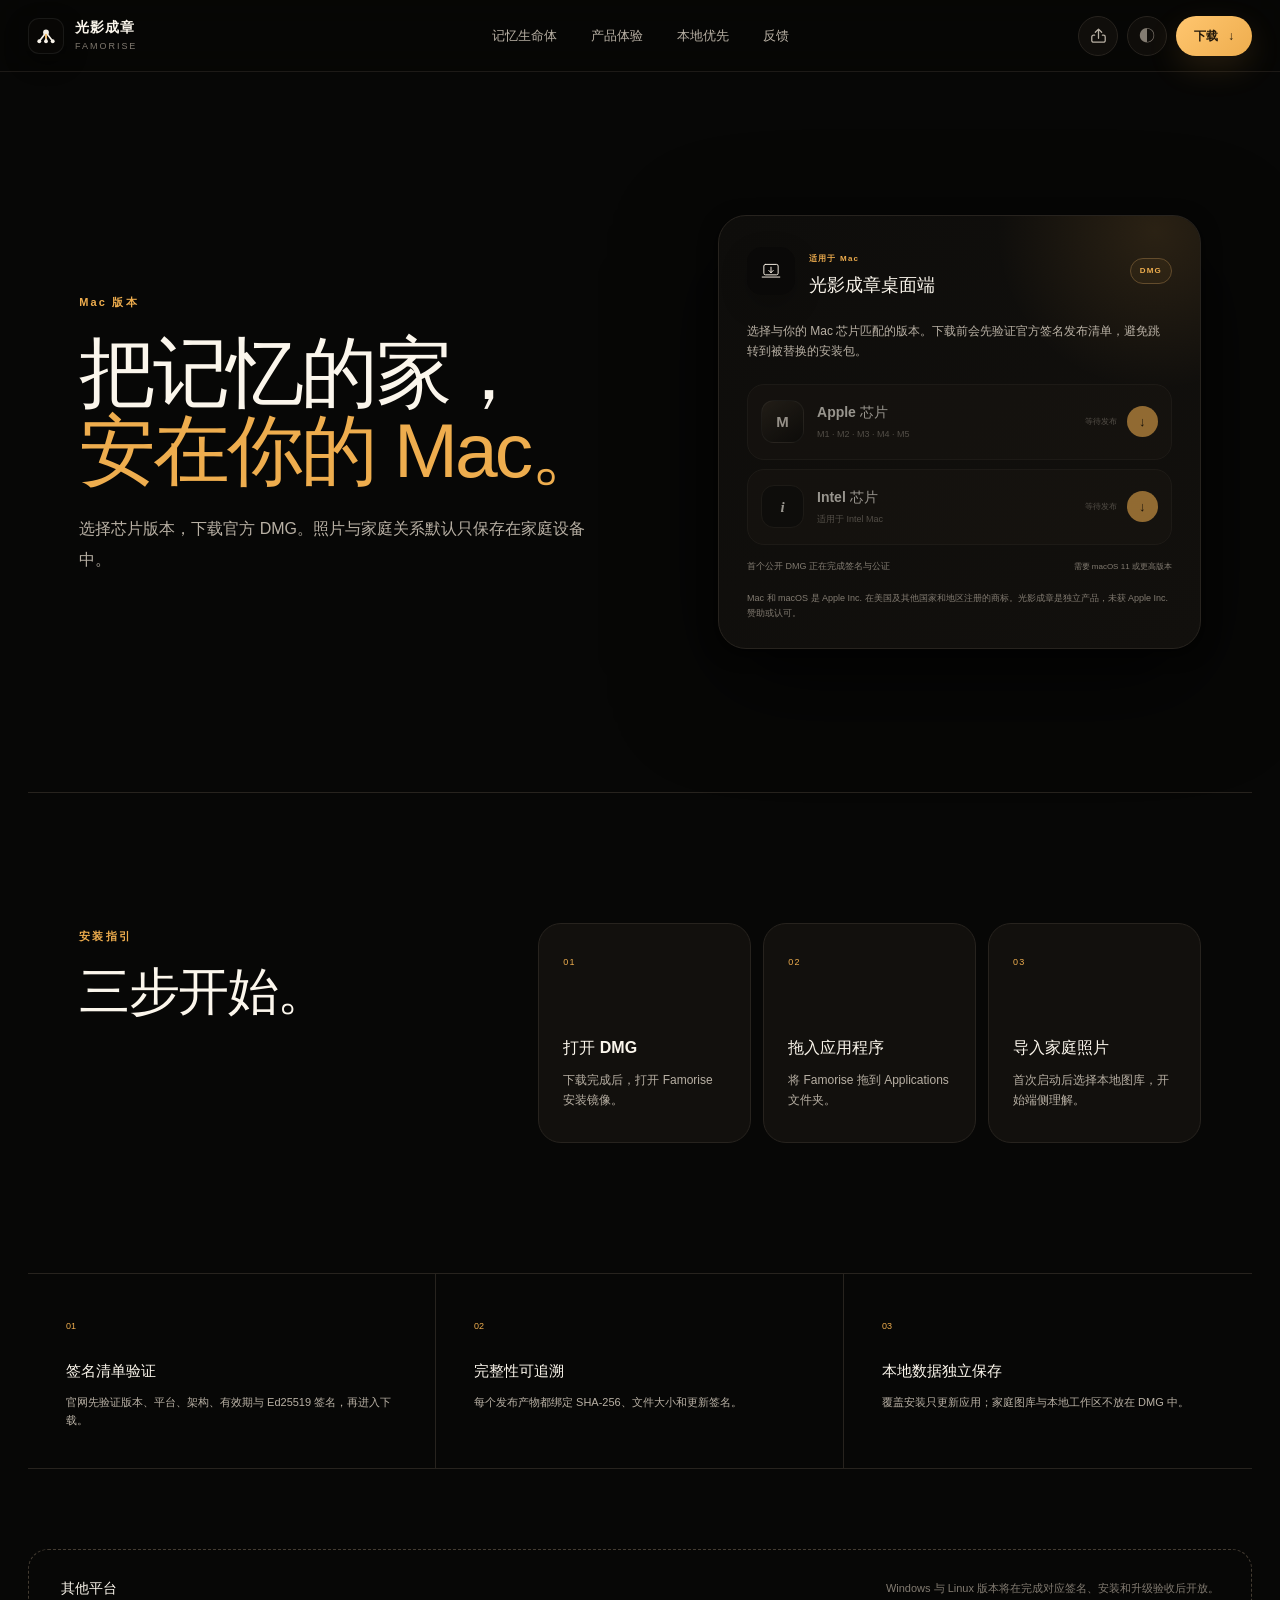
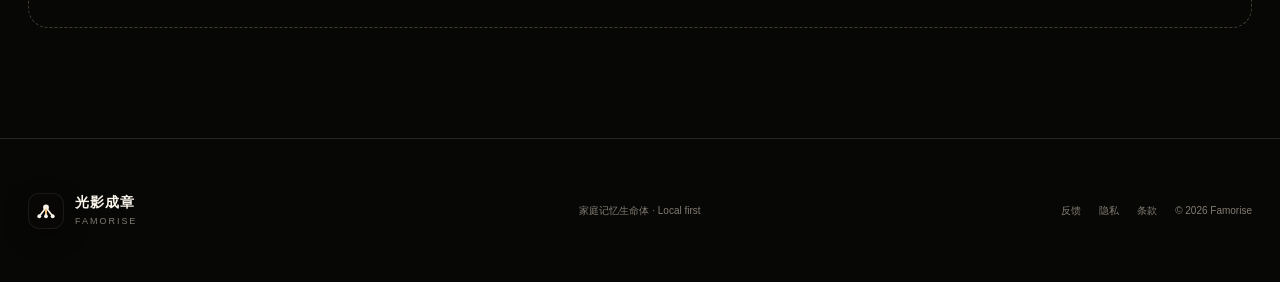
==== commit 82c7294a: "优化微信与飞书分享卡片" ====
--- a/download/index.html
+++ b/download/index.html
@@ -1 +1 @@
-<!DOCTYPE html><html lang="zh-CN" data-famorise-color-mode="night"><head><meta charset="UTF-8"><meta http-equiv="Content-Security-Policy" content="default-src 'self'; connect-src 'self'; img-src 'self' data:; font-src 'self'; style-src 'self'; style-src-attr 'none'; script-src 'self'; object-src 'none'; base-uri 'none'; form-action 'self'"><meta name="viewport" content="width=device-width, initial-scale=1"><meta name="description" content="下载光影成章 Famorise 的 macOS DMG 安装包，支持 Apple 芯片与 Intel Mac。"><meta name="keywords" content="光影成章,家庭记忆生命体,家庭照片整理,本地人工智能,本地算力,数据本地,照片隐私,家庭相册"><meta name="author" content="光影成章"><meta name="application-name" content="光影成章"><meta name="robots" content="index,follow,max-image-preview:large,max-snippet:-1,max-video-preview:-1"><meta name="googlebot" content="index,follow,max-image-preview:large,max-snippet:-1"><meta name="baiduspider" content="index,follow"><meta name="applicable-device" content="pc,mobile"><meta name="format-detection" content="telephone=no,email=no,address=no"><meta name="mobile-web-app-capable" content="yes"><meta name="apple-mobile-web-app-title" content="光影成章"><meta id="theme-color-meta" name="theme-color" content="#070706"><meta name="color-scheme" content="dark light"><meta property="og:type" content="website"><meta property="og:title" content="下载｜光影成章"><meta property="og:description" content="下载光影成章 Famorise 的 macOS DMG 安装包，支持 Apple 芯片与 Intel Mac。"><meta property="og:url" content="https://famorise.github.io/download/"><meta property="og:site_name" content="光影成章"><meta property="og:locale" content="zh_CN"><meta property="og:image" content="https://famorise.github.io/share-card-square.jpg?v=3"><meta property="og:image:secure_url" content="https://famorise.github.io/share-card-square.jpg?v=3"><meta property="og:image:type" content="image/jpeg"><meta property="og:image:width" content="900"><meta property="og:image:height" content="900"><meta property="og:image:alt" content="光影成章——驻留在家庭算力中的记忆生命体"><meta property="og:image" content="https://famorise.github.io/share-card.jpg?v=3"><meta property="og:image:secure_url" content="https://famorise.github.io/share-card.jpg?v=3"><meta property="og:image:type" content="image/jpeg"><meta property="og:image:width" content="1200"><meta property="og:image:height" content="630"><meta property="og:image:alt" content="光影成章——驻留在家庭算力中的记忆生命体"><meta name="twitter:card" content="summary_large_image"><meta name="twitter:title" content="下载｜光影成章"><meta name="twitter:description" content="下载光影成章 Famorise 的 macOS DMG 安装包，支持 Apple 芯片与 Intel Mac。"><meta name="twitter:image" content="https://famorise.github.io/share-card.jpg?v=3"><meta name="twitter:image:alt" content="光影成章——驻留在家庭算力中的记忆生命体"><link rel="canonical" href="https://famorise.github.io/download/"><link rel="alternate" hreflang="zh-CN" href="https://famorise.github.io/download/"><link rel="alternate" hreflang="x-default" href="https://famorise.github.io/download/"><link rel="image_src" href="https://famorise.github.io/share-card-square.jpg?v=3"><meta itemprop="image" content="https://famorise.github.io/share-card-square.jpg?v=3"><link rel="icon" href="/famorise-mark-day.svg" type="image/svg+xml" media="(prefers-color-scheme: light)"><link rel="icon" href="/famorise-mark-night.svg" type="image/svg+xml" media="(prefers-color-scheme: dark)"><link rel="apple-touch-icon" href="/apple-touch-icon.png"><link rel="manifest" href="/site.webmanifest"><link rel="stylesheet" href="/styles/global.css?v=3"><title>下载｜光影成章</title><script src="/theme-init.js"></script></head><body><header class="site-header"><a class="site-brand" href="/" aria-label="光影成章首页"><span class="brand-mark" aria-hidden="true"><img class="brand-mark-day" src="/famorise-mark-day.svg" alt=""><img class="brand-mark-night" src="/famorise-mark-night.svg" alt=""></span><span><strong>光影成章</strong><small>FAMORISE</small></span></a><nav aria-label="主导航"><a href="/#lifeform">记忆生命体</a><a href="/#experience">产品体验</a><a href="/#privacy">本地优先</a><a href="/feedback/">反馈</a></nav><div class="header-actions"><button class="share-button" type="button" aria-label="分享当前页面" aria-haspopup="dialog" aria-controls="share-dialog" aria-expanded="false"><svg viewBox="0 0 24 24" aria-hidden="true" focusable="false"><path d="M12 16V3m0 0L7.5 7.5M12 3l4.5 4.5M6.5 11.5H5A2.5 2.5 0 0 0 2.5 14v5A2.5 2.5 0 0 0 5 21.5h14a2.5 2.5 0 0 0 2.5-2.5v-5a2.5 2.5 0 0 0-2.5-2.5h-1.5"></path></svg><span class="visually-hidden">分享</span></button><button class="theme-toggle" type="button" aria-label="切换明暗主题"><span>◐</span></button><a class="header-download" href="/download/">下载 <span>↓</span></a></div></header><dialog class="share-dialog" id="share-dialog" aria-labelledby="share-dialog-title"><div class="share-sheet"><div class="share-sheet-heading"><div><span>把记忆带给家人</span><h2 id="share-dialog-title">分享光影成章</h2></div><button class="share-close" type="button" aria-label="关闭分享面板"><svg viewBox="0 0 24 24" aria-hidden="true" focusable="false"><path d="M6 6l12 12M18 6 6 18"></path></svg></button></div><figure class="share-preview"><img src="/share-card.jpg?v=3" alt="光影成章分享卡片预览" width="1200" height="630" loading="lazy" decoding="async" fetchpriority="low"><figcaption><span>分享预览</span><strong data-share-preview-title>光影成章</strong><small data-share-preview-description>驻留在家庭算力中的记忆生命体</small></figcaption></figure><div class="share-channels" aria-label="选择分享方式"><button type="button" data-share-action="wechat"><span class="share-channel-icon wechat-icon" aria-hidden="true"><svg viewBox="0 0 32 32" focusable="false"><rect x="4.5" y="7" width="23" height="18" rx="4"></rect><path d="m6 9 10 8 10-8"></path></svg></span><strong>微信好友</strong><small>发给家人</small></button><button type="button" data-share-action="moments"><span class="share-channel-icon moments-icon" aria-hidden="true"><svg viewBox="0 0 32 32" focusable="false"><circle cx="16" cy="9" r="4"></circle><circle cx="8" cy="22" r="3"></circle><circle cx="24" cy="22" r="3"></circle><path d="m13.7 12.3-3.9 6.8m12.4 0-3.9-6.8M11 22h10"></path></svg></span><strong>朋友圈</strong><small>分享此刻</small></button><button type="button" data-share-action="system"><span class="share-channel-icon system-icon" aria-hidden="true"><svg viewBox="0 0 32 32" focusable="false"><path d="M16 21V5m0 0-5 5m5-5 5 5M8 15H6a3 3 0 0 0-3 3v7a3 3 0 0 0 3 3h20a3 3 0 0 0 3-3v-7a3 3 0 0 0-3-3h-2"></path></svg></span><strong>更多方式</strong><small>系统分享</small></button><button type="button" data-share-action="copy"><span class="share-channel-icon copy-icon" aria-hidden="true"><svg viewBox="0 0 32 32" focusable="false"><path d="m13 19 6-6m-8.5 11.5-2 2a4.2 4.2 0 0 1-6-6l5-5a4.2 4.2 0 0 1 6 0m8-8 2-2a4.2 4.2 0 1 1 6 6l-5 5a4.2 4.2 0 0 1-6 0"></path></svg></span><strong>复制链接</strong><small>粘贴发送</small></button></div><p class="share-status" role="status" aria-live="polite">分享后将显示标题、简介和品牌卡片。</p></div></dialog><button class="wechat-guide" type="button" data-wechat-guide hidden aria-label="关闭微信分享提示"><span aria-hidden="true">↗</span><strong data-wechat-guide-title>点击右上角 ···</strong><small data-wechat-guide-copy>选择“发送给朋友”</small><em>点击任意位置关闭</em></button><script src="/theme-toggle.js?v=1" defer></script><script src="/share-page.js?v=3" defer></script><main class="download-page section-gutter"><section class="download-page-hero"><div class="download-page-copy"><span class="eyebrow">Mac 版本</span><h1>把记忆的家，<br><em>安在你的 Mac。</em></h1><p>选择芯片版本，下载官方 DMG。照片与家庭关系默认只保存在家庭设备中。</p></div><div class="mac-download-card" data-download-surface data-api-url data-release-manifest-keys="{}"><div class="mac-download-head"><div class="macos-symbol" aria-hidden="true"><svg viewBox="0 0 40 40"><rect x="7" y="8" width="26" height="19" rx="3"></rect><path d="M4 31h32M20 13v10m0 0-4-4m4 4 4-4"></path></svg></div><div><span>适用于 Mac</span><h3>光影成章桌面端</h3></div><span class="release-pill">DMG</span></div><p class="download-intro">选择与你的 Mac 芯片匹配的版本。下载前会先验证官方签名发布清单，避免跳转到被替换的安装包。</p><div class="download-options mac-only-options"><button class="download-button download-button-primary" type="button" data-platform="macos" data-architecture="arm64" disabled aria-label="下载 macOS Apple 芯片 DMG"><span class="chip-mark" aria-hidden="true">M</span><span class="download-button-copy"><strong>Apple 芯片</strong><small>M1 · M2 · M3 · M4 · M5</small></span><span class="download-meta"><small data-release-version>等待发布</small><b aria-hidden="true">↓</b></span></button><button class="download-button" type="button" data-platform="macos" data-architecture="x64" disabled aria-label="下载 macOS Intel 芯片 DMG"><span class="chip-mark chip-mark-intel" aria-hidden="true">i</span><span class="download-button-copy"><strong>Intel 芯片</strong><small>适用于 Intel Mac</small></span><span class="download-meta"><small data-release-version>等待发布</small><b aria-hidden="true">↓</b></span></button></div><div class="download-foot"><p class="download-status" aria-live="polite">正在检查可用的 Mac 版本…</p><span>需要 macOS 11 或更高版本</span></div><p class="platform-trademark-note">Mac 和 macOS 是 Apple Inc. 在美国及其他国家和地区注册的商标。光影成章是独立产品，未获 Apple Inc. 赞助或认可。</p></div><script type="module" src="/_astro/mac-download-panel.astro_astro_type_script_index_0_lang.BbrgIg1r.js"></script></section><section class="install-guide"><div class="section-heading"><span class="eyebrow">安装指引</span><h2>三步开始。</h2></div><ol><li><span>01</span><strong>打开 DMG</strong><p>下载完成后，打开 Famorise 安装镜像。</p></li><li><span>02</span><strong>拖入应用程序</strong><p>将 Famorise 拖到 Applications 文件夹。</p></li><li><span>03</span><strong>导入家庭照片</strong><p>首次启动后选择本地图库，开始端侧理解。</p></li></ol></section><section class="download-assurance"><div><span>01</span><strong>签名清单验证</strong><p>官网先验证版本、平台、架构、有效期与 Ed25519 签名，再进入下载。</p></div><div><span>02</span><strong>完整性可追溯</strong><p>每个发布产物都绑定 SHA-256、文件大小和更新签名。</p></div><div><span>03</span><strong>本地数据独立保存</strong><p>覆盖安装只更新应用；家庭图库与本地工作区不放在 DMG 中。</p></div></section><section class="other-platforms"><span>其他平台</span><p>Windows 与 Linux 版本将在完成对应签名、安装和升级验收后开放。</p></section></main><footer class="site-footer section-gutter"><div class="site-brand"><span class="brand-mark" aria-hidden="true"><img class="brand-mark-day" src="/famorise-mark-day.svg" alt=""><img class="brand-mark-night" src="/famorise-mark-night.svg" alt=""></span><span><strong>光影成章</strong><small>FAMORISE</small></span></div><p>家庭记忆生命体 · Local first</p><nav><a href="/feedback/">反馈</a><a href="/privacy/">隐私</a><a href="/terms/">条款</a><span>© 2026 Famorise</span></nav></footer></body></html>+<!DOCTYPE html><html lang="zh-CN" data-famorise-color-mode="night"><head><meta charset="UTF-8"><meta http-equiv="Content-Security-Policy" content="default-src 'self'; connect-src 'self'; img-src 'self' data:; font-src 'self'; style-src 'self'; style-src-attr 'none'; script-src 'self'; object-src 'none'; base-uri 'none'; form-action 'self'"><meta name="viewport" content="width=device-width, initial-scale=1"><meta name="description" content="下载光影成章 Famorise 的 macOS DMG 安装包，支持 Apple 芯片与 Intel Mac。"><meta name="keywords" content="光影成章,家庭记忆生命体,家庭照片整理,本地人工智能,本地算力,数据本地,照片隐私,家庭相册"><meta name="author" content="光影成章"><meta name="application-name" content="光影成章"><meta name="robots" content="index,follow,max-image-preview:large,max-snippet:-1,max-video-preview:-1"><meta name="googlebot" content="index,follow,max-image-preview:large,max-snippet:-1"><meta name="baiduspider" content="index,follow"><meta name="applicable-device" content="pc,mobile"><meta name="format-detection" content="telephone=no,email=no,address=no"><meta name="mobile-web-app-capable" content="yes"><meta name="apple-mobile-web-app-title" content="光影成章"><meta id="theme-color-meta" name="theme-color" content="#070706"><meta name="color-scheme" content="dark light"><meta property="og:type" content="website"><meta property="og:title" content="下载｜光影成章"><meta property="og:description" content="下载光影成章 Famorise 的 macOS DMG 安装包，支持 Apple 芯片与 Intel Mac。"><meta property="og:url" content="https://famorise.github.io/download/"><meta property="og:site_name" content="光影成章"><meta property="og:locale" content="zh_CN"><meta property="og:image" content="https://famorise.github.io/share-card.jpg?v=4"><meta property="og:image:url" content="https://famorise.github.io/share-card.jpg?v=4"><meta property="og:image:secure_url" content="https://famorise.github.io/share-card.jpg?v=4"><meta property="og:image:type" content="image/jpeg"><meta property="og:image:width" content="1200"><meta property="og:image:height" content="630"><meta property="og:image:alt" content="光影成章——驻留在家庭算力中的记忆生命体"><meta property="og:image" content="https://famorise.github.io/share-card-square.jpg?v=4"><meta property="og:image:url" content="https://famorise.github.io/share-card-square.jpg?v=4"><meta property="og:image:secure_url" content="https://famorise.github.io/share-card-square.jpg?v=4"><meta property="og:image:type" content="image/jpeg"><meta property="og:image:width" content="900"><meta property="og:image:height" content="900"><meta property="og:image:alt" content="光影成章——驻留在家庭算力中的记忆生命体"><meta name="twitter:card" content="summary_large_image"><meta name="twitter:title" content="下载｜光影成章"><meta name="twitter:description" content="下载光影成章 Famorise 的 macOS DMG 安装包，支持 Apple 芯片与 Intel Mac。"><meta name="twitter:image" content="https://famorise.github.io/share-card.jpg?v=4"><meta name="twitter:image:alt" content="光影成章——驻留在家庭算力中的记忆生命体"><link rel="canonical" href="https://famorise.github.io/download/"><link rel="alternate" hreflang="zh-CN" href="https://famorise.github.io/download/"><link rel="alternate" hreflang="x-default" href="https://famorise.github.io/download/"><link rel="image_src" href="https://famorise.github.io/share-card.jpg?v=4"><meta itemprop="image" content="https://famorise.github.io/share-card.jpg?v=4"><link rel="icon" href="/famorise-mark-day.svg" type="image/svg+xml" media="(prefers-color-scheme: light)"><link rel="icon" href="/famorise-mark-night.svg" type="image/svg+xml" media="(prefers-color-scheme: dark)"><link rel="apple-touch-icon" href="/apple-touch-icon.png"><link rel="manifest" href="/site.webmanifest"><link rel="stylesheet" href="/styles/global.css?v=3"><title>下载｜光影成章</title><script src="/theme-init.js"></script></head><body><header class="site-header"><a class="site-brand" href="/" aria-label="光影成章首页"><span class="brand-mark" aria-hidden="true"><img class="brand-mark-day" src="/famorise-mark-day.svg" alt=""><img class="brand-mark-night" src="/famorise-mark-night.svg" alt=""></span><span><strong>光影成章</strong><small>FAMORISE</small></span></a><nav aria-label="主导航"><a href="/#lifeform">记忆生命体</a><a href="/#experience">产品体验</a><a href="/#privacy">本地优先</a><a href="/feedback/">反馈</a></nav><div class="header-actions"><button class="share-button" type="button" aria-label="分享当前页面" aria-haspopup="dialog" aria-controls="share-dialog" aria-expanded="false"><svg viewBox="0 0 24 24" aria-hidden="true" focusable="false"><path d="M12 16V3m0 0L7.5 7.5M12 3l4.5 4.5M6.5 11.5H5A2.5 2.5 0 0 0 2.5 14v5A2.5 2.5 0 0 0 5 21.5h14a2.5 2.5 0 0 0 2.5-2.5v-5a2.5 2.5 0 0 0-2.5-2.5h-1.5"></path></svg><span class="visually-hidden">分享</span></button><button class="theme-toggle" type="button" aria-label="切换明暗主题"><span>◐</span></button><a class="header-download" href="/download/">下载 <span>↓</span></a></div></header><dialog class="share-dialog" id="share-dialog" aria-labelledby="share-dialog-title"><div class="share-sheet"><div class="share-sheet-heading"><div><span>把记忆带给家人</span><h2 id="share-dialog-title">分享光影成章</h2></div><button class="share-close" type="button" aria-label="关闭分享面板"><svg viewBox="0 0 24 24" aria-hidden="true" focusable="false"><path d="M6 6l12 12M18 6 6 18"></path></svg></button></div><figure class="share-preview"><img src="/share-card.jpg?v=4" alt="光影成章分享卡片预览" width="1200" height="630" loading="lazy" decoding="async" fetchpriority="low"><figcaption><span>分享预览</span><strong data-share-preview-title>光影成章</strong><small data-share-preview-description>驻留在家庭算力中的记忆生命体</small></figcaption></figure><div class="share-channels" aria-label="选择分享方式"><button type="button" data-share-action="wechat"><span class="share-channel-icon wechat-icon" aria-hidden="true"><svg viewBox="0 0 32 32" focusable="false"><rect x="4.5" y="7" width="23" height="18" rx="4"></rect><path d="m6 9 10 8 10-8"></path></svg></span><strong>微信好友</strong><small>发给家人</small></button><button type="button" data-share-action="moments"><span class="share-channel-icon moments-icon" aria-hidden="true"><svg viewBox="0 0 32 32" focusable="false"><circle cx="16" cy="9" r="4"></circle><circle cx="8" cy="22" r="3"></circle><circle cx="24" cy="22" r="3"></circle><path d="m13.7 12.3-3.9 6.8m12.4 0-3.9-6.8M11 22h10"></path></svg></span><strong>朋友圈</strong><small>分享此刻</small></button><button type="button" data-share-action="system"><span class="share-channel-icon system-icon" aria-hidden="true"><svg viewBox="0 0 32 32" focusable="false"><path d="M16 21V5m0 0-5 5m5-5 5 5M8 15H6a3 3 0 0 0-3 3v7a3 3 0 0 0 3 3h20a3 3 0 0 0 3-3v-7a3 3 0 0 0-3-3h-2"></path></svg></span><strong>更多方式</strong><small>系统分享</small></button><button type="button" data-share-action="copy"><span class="share-channel-icon copy-icon" aria-hidden="true"><svg viewBox="0 0 32 32" focusable="false"><path d="m13 19 6-6m-8.5 11.5-2 2a4.2 4.2 0 0 1-6-6l5-5a4.2 4.2 0 0 1 6 0m8-8 2-2a4.2 4.2 0 1 1 6 6l-5 5a4.2 4.2 0 0 1-6 0"></path></svg></span><strong>复制链接</strong><small>粘贴发送</small></button></div><p class="share-status" role="status" aria-live="polite">分享后将显示标题、简介和品牌卡片。</p></div></dialog><button class="wechat-guide" type="button" data-wechat-guide hidden aria-label="关闭微信分享提示"><span aria-hidden="true">↗</span><strong data-wechat-guide-title>点击右上角 ···</strong><small data-wechat-guide-copy>选择“发送给朋友”</small><em>点击任意位置关闭</em></button><script src="/theme-toggle.js?v=1" defer></script><script src="/share-page.js?v=4" defer></script><main class="download-page section-gutter"><section class="download-page-hero"><div class="download-page-copy"><span class="eyebrow">Mac 版本</span><h1>把记忆的家，<br><em>安在你的 Mac。</em></h1><p>选择芯片版本，下载官方 DMG。照片与家庭关系默认只保存在家庭设备中。</p></div><div class="mac-download-card" data-download-surface data-api-url data-release-manifest-keys="{}"><div class="mac-download-head"><div class="macos-symbol" aria-hidden="true"><svg viewBox="0 0 40 40"><rect x="7" y="8" width="26" height="19" rx="3"></rect><path d="M4 31h32M20 13v10m0 0-4-4m4 4 4-4"></path></svg></div><div><span>适用于 Mac</span><h3>光影成章桌面端</h3></div><span class="release-pill">DMG</span></div><p class="download-intro">选择与你的 Mac 芯片匹配的版本。下载前会先验证官方签名发布清单，避免跳转到被替换的安装包。</p><div class="download-options mac-only-options"><button class="download-button download-button-primary" type="button" data-platform="macos" data-architecture="arm64" disabled aria-label="下载 macOS Apple 芯片 DMG"><span class="chip-mark" aria-hidden="true">M</span><span class="download-button-copy"><strong>Apple 芯片</strong><small>M1 · M2 · M3 · M4 · M5</small></span><span class="download-meta"><small data-release-version>等待发布</small><b aria-hidden="true">↓</b></span></button><button class="download-button" type="button" data-platform="macos" data-architecture="x64" disabled aria-label="下载 macOS Intel 芯片 DMG"><span class="chip-mark chip-mark-intel" aria-hidden="true">i</span><span class="download-button-copy"><strong>Intel 芯片</strong><small>适用于 Intel Mac</small></span><span class="download-meta"><small data-release-version>等待发布</small><b aria-hidden="true">↓</b></span></button></div><div class="download-foot"><p class="download-status" aria-live="polite">正在检查可用的 Mac 版本…</p><span>需要 macOS 11 或更高版本</span></div><p class="platform-trademark-note">Mac 和 macOS 是 Apple Inc. 在美国及其他国家和地区注册的商标。光影成章是独立产品，未获 Apple Inc. 赞助或认可。</p></div><script type="module" src="/_astro/mac-download-panel.astro_astro_type_script_index_0_lang.BbrgIg1r.js"></script></section><section class="install-guide"><div class="section-heading"><span class="eyebrow">安装指引</span><h2>三步开始。</h2></div><ol><li><span>01</span><strong>打开 DMG</strong><p>下载完成后，打开 Famorise 安装镜像。</p></li><li><span>02</span><strong>拖入应用程序</strong><p>将 Famorise 拖到 Applications 文件夹。</p></li><li><span>03</span><strong>导入家庭照片</strong><p>首次启动后选择本地图库，开始端侧理解。</p></li></ol></section><section class="download-assurance"><div><span>01</span><strong>签名清单验证</strong><p>官网先验证版本、平台、架构、有效期与 Ed25519 签名，再进入下载。</p></div><div><span>02</span><strong>完整性可追溯</strong><p>每个发布产物都绑定 SHA-256、文件大小和更新签名。</p></div><div><span>03</span><strong>本地数据独立保存</strong><p>覆盖安装只更新应用；家庭图库与本地工作区不放在 DMG 中。</p></div></section><section class="other-platforms"><span>其他平台</span><p>Windows 与 Linux 版本将在完成对应签名、安装和升级验收后开放。</p></section></main><footer class="site-footer section-gutter"><div class="site-brand"><span class="brand-mark" aria-hidden="true"><img class="brand-mark-day" src="/famorise-mark-day.svg" alt=""><img class="brand-mark-night" src="/famorise-mark-night.svg" alt=""></span><span><strong>光影成章</strong><small>FAMORISE</small></span></div><p>家庭记忆生命体 · Local first</p><nav><a href="/feedback/">反馈</a><a href="/privacy/">隐私</a><a href="/terms/">条款</a><span>© 2026 Famorise</span></nav></footer></body></html>
